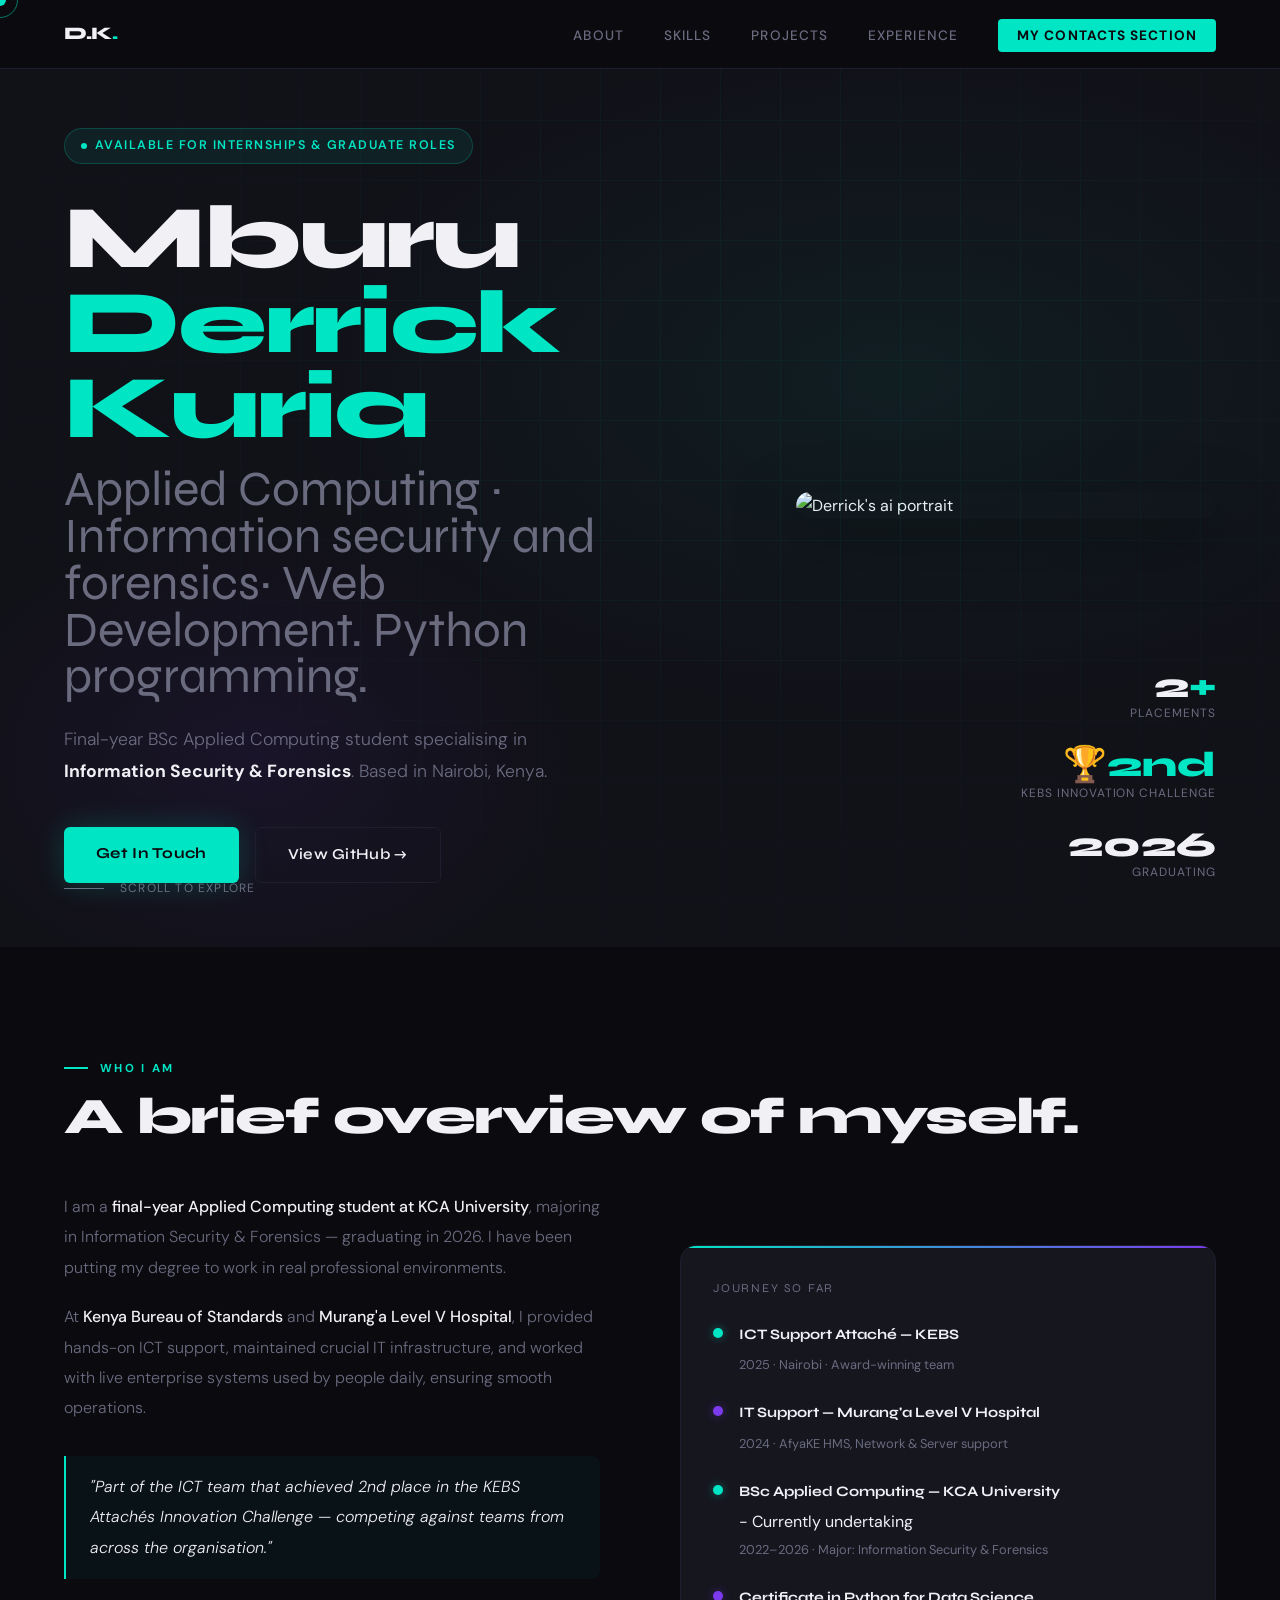
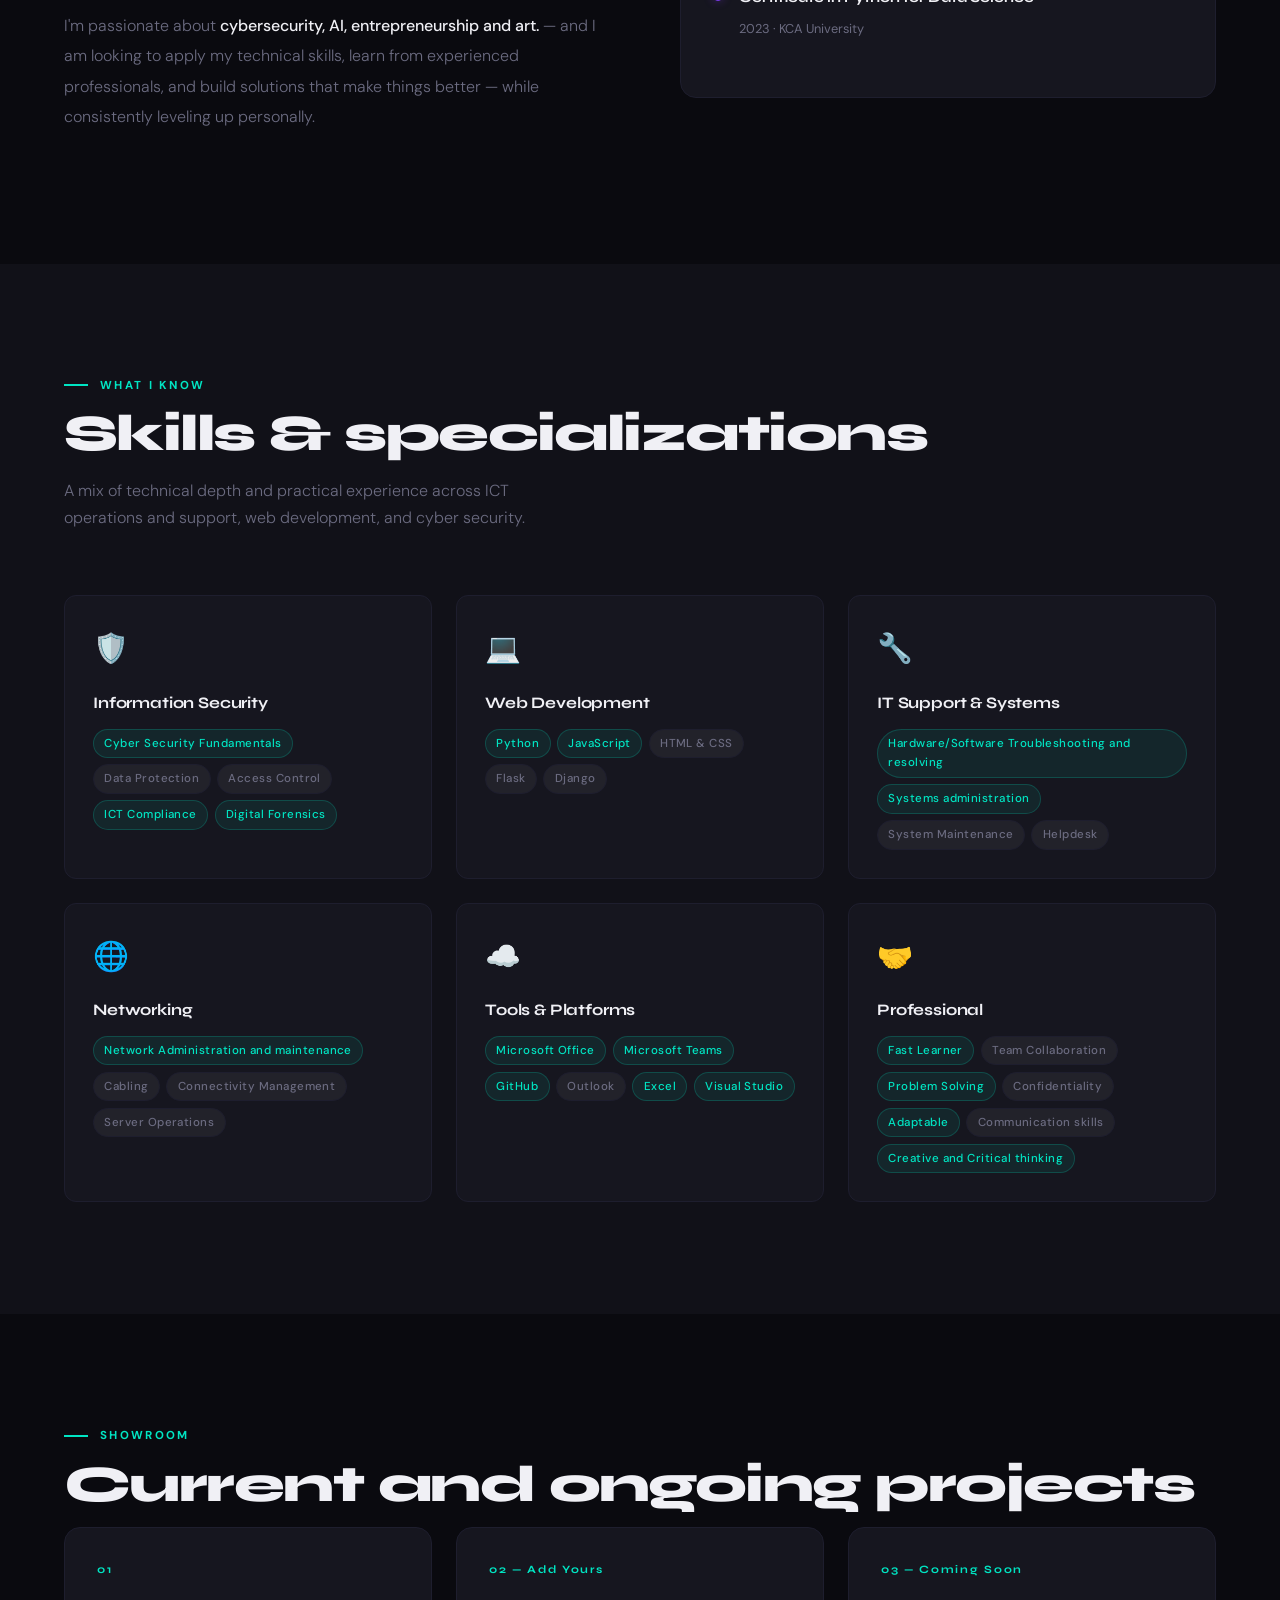
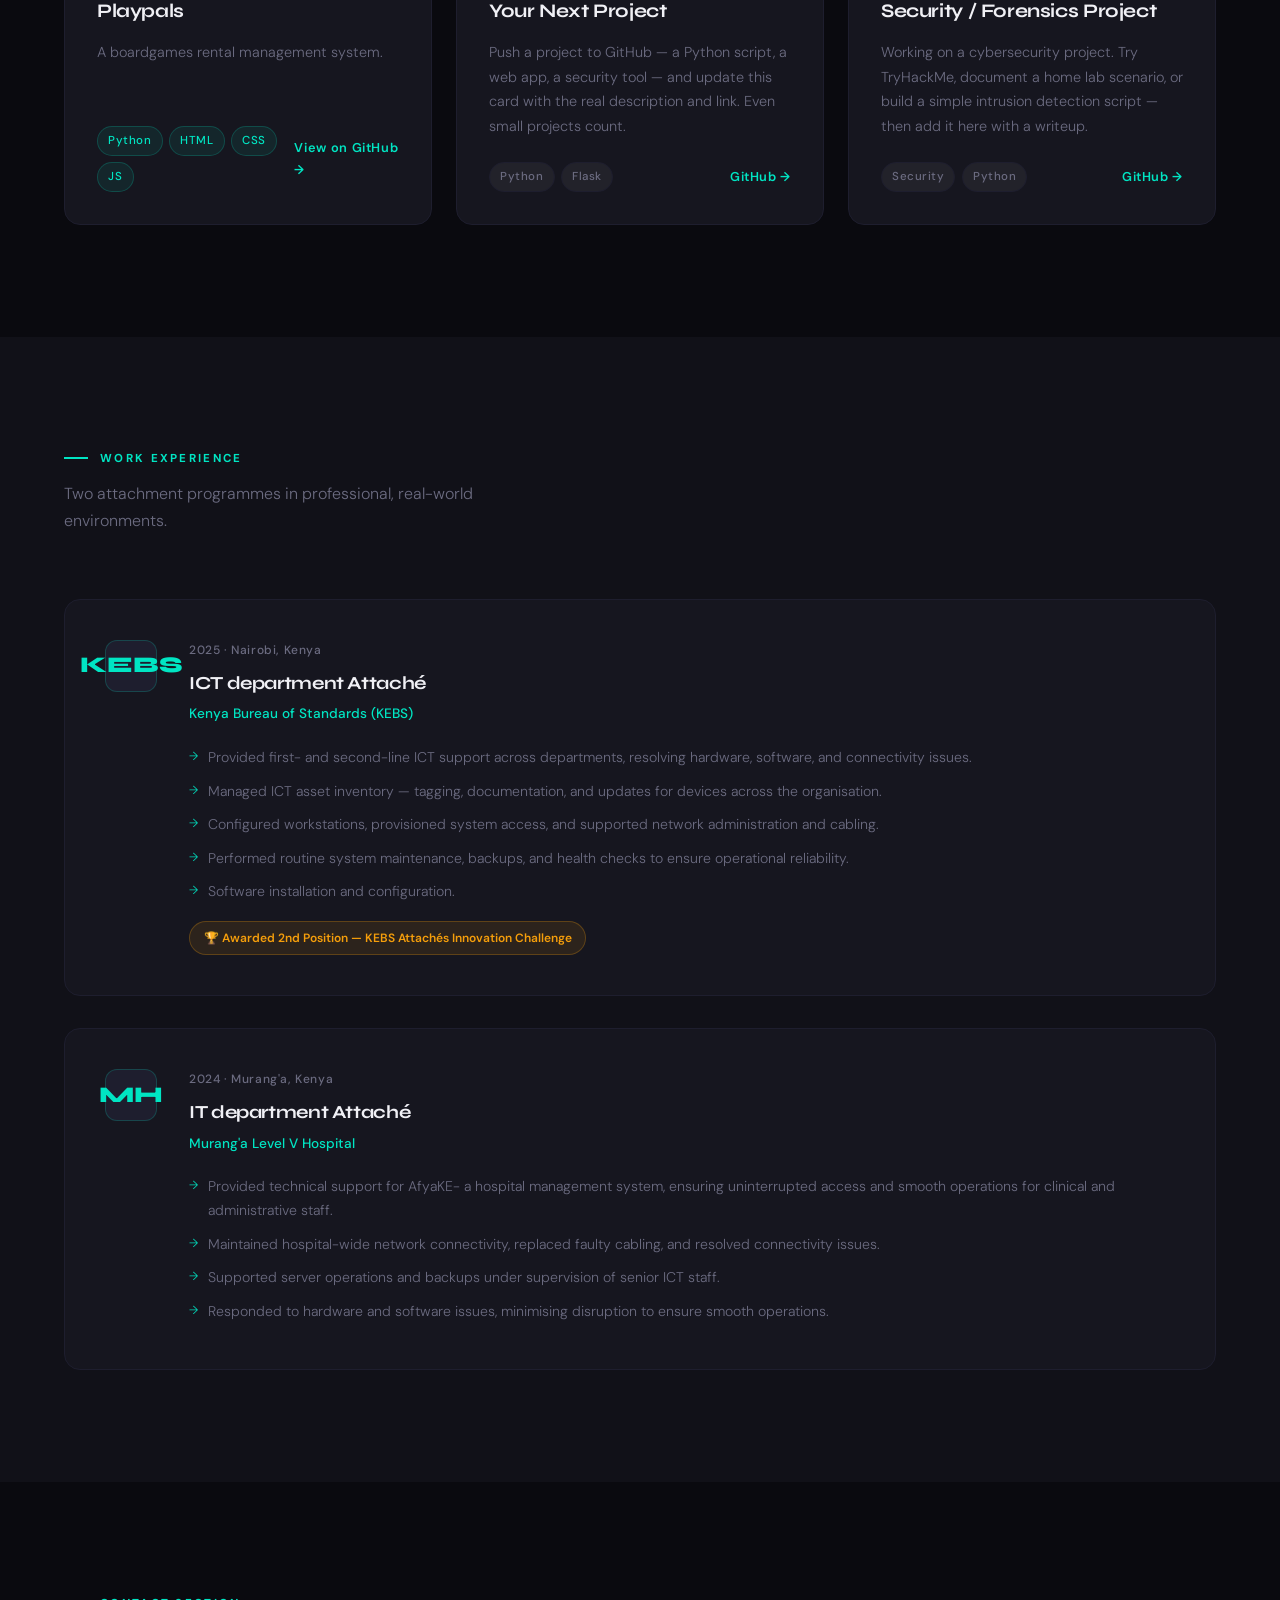
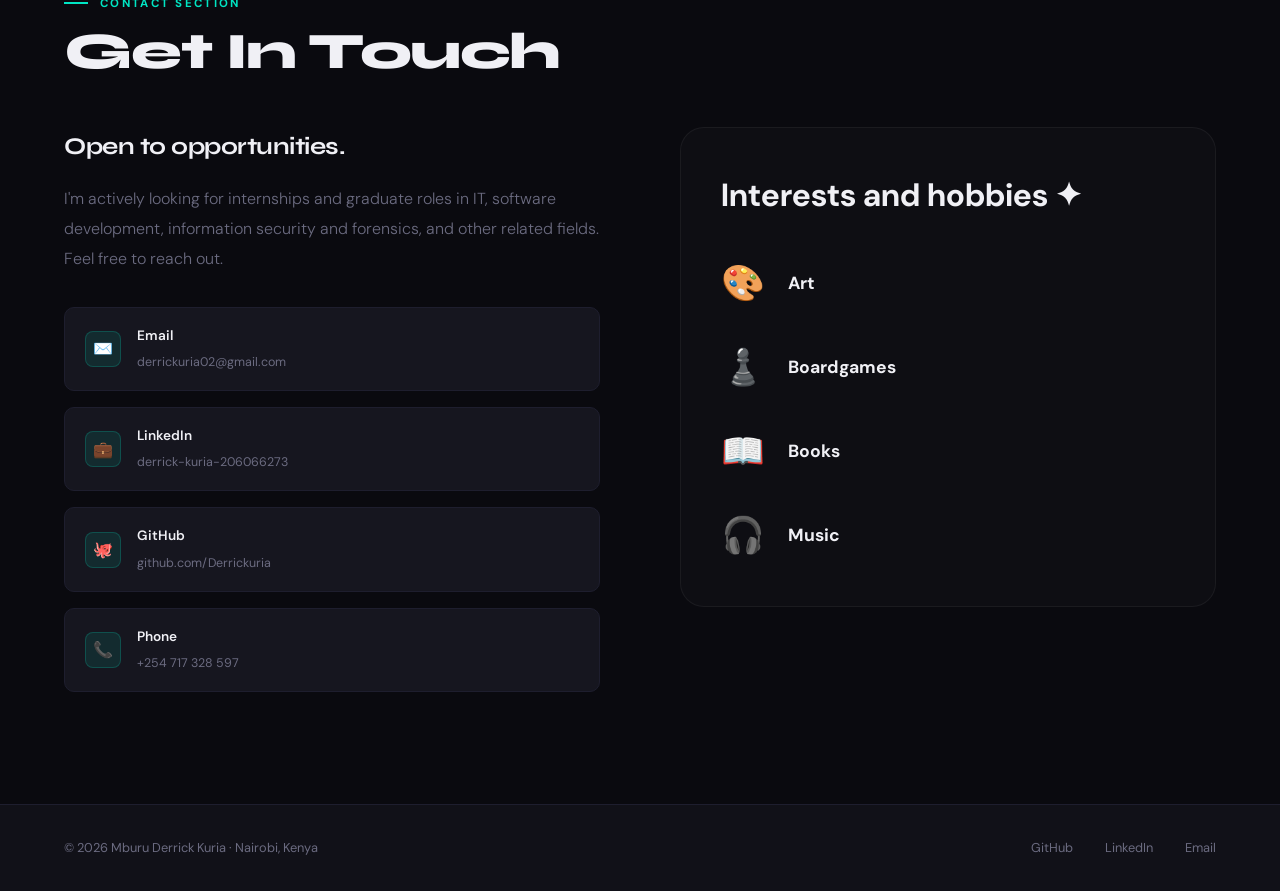
==== index.html @ 23893b3d "Rename Derrickportfolio.html to index.html" ====
<!DOCTYPE html>
<html lang="en">
<head>
<meta charset="UTF-8">
<meta name="viewport" content="width=device-width, initial-scale=1.0">
<title>Derrick Kuria — Applied Computing</title>
<link href="https://fonts.googleapis.com/css2?family=Syne:wght@400;600;700;800&family=DM+Sans:ital,wght@0,300;0,400;0,500;1,300&display=swap" rel="stylesheet">
<link rel="stylesheet" href="style.css">
</head>
<body>

<div class="cursor" id="cursor"></div>
<div class="cursor-ring" id="cursorRing"></div>

<!-- NAV -->
<nav>
  <a href="#hero" class="nav-logo">D.K<span>.</span></a>
  <ul class="nav-links">
    <li><a href="#about">About</a></li>
    <li><a href="#skills">Skills</a></li>
    <li><a href="#projects">Projects</a></li>
    <li><a href="#experience">Experience</a></li>
    <li><a href="#contact" class="nav-cta">My Contacts section</a></li>
  </ul>
</nav>


<!-- HERO -->
<section id="hero">
  <div class="hero-bg"></div>
  <div class="hero-grid"></div>

  <div class="hero-inner">
  <div class="hero-content">
    <div class="hero-tag">Available for Internships & Graduate Roles</div>
    <h1>
      Mburu
      <span class="line2">Derrick Kuria</span>
      <span class="line3">Applied Computing · Information security and forensics· Web Development. Python programming.</span>
    </h1>
    <p class="hero-desc">
      Final-year BSc Applied Computing student specialising in <strong style="color:var(--text)">Information Security & Forensics</strong>. 
      Based in Nairobi, Kenya.
    </p>
    <div class="hero-actions">
      <a href="#contact" class="btn-primary">Get In Touch</a>
      <a href="https://github.com/Derrickuria" target="_blank" class="btn-outline">View GitHub →</a>
    </div>
  </div><!-- /hero-content -->

  <div class="hero-image-wrap">
    <img src="images/sir.reD.png" alt="Derrick's ai portrait">
  </div>
  </div><!-- /hero-inner -->

  <div class="hero-stats">
    <div class="stat">
      <div class="stat-num">2<span>+</span></div>
      <div class="stat-label">Placements</div>
    </div>
    <div class="stat">
      <div class="stat-num">🏆<span>2nd</span></div>
      <div class="stat-label">KEBS Innovation challenge</div>
    </div>
    <div class="stat">
      <div class="stat-num">2026</div>
      <div class="stat-label">Graduating</div>
    </div>
  </div>

  <div class="hero-scroll">
    <div class="scroll-line"></div>
    Scroll to explore
  </div>
</section>

<!-- ABOUT -->
<section id="about">
  <div class="section-label">Who I Am</div>
  <h2>A brief overview of myself.</h2>

  <div class="about-grid">
    <div class="about-text reveal">
      <p>I am a <strong>final-year Applied Computing student at KCA University</strong>, majoring in Information Security & Forensics — graduating in 2026. I have been putting my degree to work in real professional environments.</p>
      <p>At <strong>Kenya Bureau of Standards</strong> and <strong>Murang'a Level V Hospital</strong>, I provided hands-on ICT support, maintained crucial IT infrastructure, and worked with live enterprise systems used by people daily, ensuring smooth operations.</p>
      <div class="about-highlight">
        <p>"Part of the ICT team that achieved 2nd place in the KEBS Attachés Innovation Challenge — competing against teams from across the organisation."</p>
      </div>
      <p>I'm passionate about <strong>cybersecurity, AI, entrepreneurship and art.</strong> — and I am looking to apply my technical skills, learn from experienced professionals, and build solutions that make things better — while consistently leveling up personally.</p>
    </div>

    <div class="about-visual reveal reveal-delay-1">
      <div class="about-card">
        <div class="about-card-title">Journey So Far</div>
        <div class="timeline-item">
          <div class="timeline-dot"></div>
          <div class="timeline-info">
            <strong>ICT Support Attaché — KEBS</strong>
            <span>2025 · Nairobi · Award-winning team</span>
          </div>
        </div>
        <div class="timeline-item">
          <div class="timeline-dot purple"></div>
          <div class="timeline-info">
            <strong>IT Support — Murang'a Level V Hospital</strong>
            <span>2024 · AfyaKE HMS, Network & Server support</span>
          </div>
        </div>
        <div class="timeline-item">
          <div class="timeline-dot"></div>
          <div class="timeline-info">
            <strong>BSc Applied Computing — KCA University</strong> <p>- Currently undertaking</p>
            <span>2022–2026 · Major: Information Security & Forensics</span>
          </div>
        </div>
        <div class="timeline-item">
          <div class="timeline-dot purple"></div>
          <div class="timeline-info">
            <strong>Certificate in Python for Data Science</strong>
            <span>2023 · KCA University</span>
          </div>
        </div>
      </div>
    </div>
  </div>
</section>

<!-- SKILLS -->
<section id="skills">
  <div class="section-label">What I Know</div>
  <h2>Skills & specializations</h2>
  <p class="section-sub">A mix of technical depth and practical experience across ICT operations and support, web development, and cyber security.</p>

  <div class="skills-grid">
    <div class="skill-card reveal">
      <span class="skill-icon">🛡️</span>
      <h3>Information Security</h3>
      <div class="skill-tags">
        <span class="tag accent">Cyber Security Fundamentals</span>
        <span class="tag">Data Protection</span>
        <span class="tag">Access Control</span>
        <span class="tag accent">ICT Compliance</span>
        <span class="tag accent ">Digital Forensics</span>
      </div>
    </div>
    <div class="skill-card reveal reveal-delay-1">
      <span class="skill-icon">💻</span>
      <h3>Web Development</h3>
      <div class="skill-tags">
        <span class="tag accent">Python</span>
        <span class="tag accent">JavaScript</span>
        <span class="tag">HTML & CSS</span>
        <span class="tag">Flask</span>
        <span class="tag">Django</span>
      </div>
    </div>
    <div class="skill-card reveal reveal-delay-2">
      <span class="skill-icon">🔧</span>
      <h3>IT Support & Systems</h3>
      <div class="skill-tags">
        <span class="tag accent">Hardware/Software Troubleshooting and resolving</span>
        <span class="tag accent">Systems administration</span>
        <span class="tag">System Maintenance</span>
        <span class="tag">Helpdesk</span>
      </div>
    </div>
    <div class="skill-card reveal reveal-delay-3">
      <span class="skill-icon">🌐</span>
      <h3>Networking</h3>
      <div class="skill-tags">
        <span class="tag accent">Network Administration and maintenance</span>
        <span class="tag">Cabling</span>
        <span class="tag">Connectivity Management</span>
        <span class="tag">Server Operations</span>
      </div>
    </div>
    <div class="skill-card reveal">
      <span class="skill-icon">☁️</span>
      <h3>Tools & Platforms</h3>
      <div class="skill-tags">
        <span class="tag accent">Microsoft Office</span>
        <span class="tag accent">Microsoft Teams</span>
        <span class="tag accent">GitHub</span>
        <span class="tag">Outlook</span>
        <span class="tag accent">Excel</span>
        <span class="tag accent">Visual Studio</span>
      </div>
    </div>
    <div class="skill-card reveal reveal-delay-1">
      <span class="skill-icon">🤝</span>
      <h3>Professional</h3>
      <div class="skill-tags">
        <span class="tag accent">Fast Learner</span>
        <span class="tag">Team Collaboration</span>
        <span class="tag accent">Problem Solving</span>
        <span class="tag">Confidentiality</span>
        <span class="tag accent">Adaptable</span>
        <span class="tag">Communication skills</span>
        <span class="tag accent ">Creative and Critical thinking</span>
      </div>
    </div>
  </div>
</section>

<!-- PROJECTS -->
<section id="projects">
  <div class="section-label">SHOWROOM</div>
  <h2>Current and ongoing projects</h2>

  <div class="projects-grid">
    <div class="project-card reveal">
      <div class="project-num">01</div>
      <h3>Playpals</h3>
      <p>A boardgames rental management system.</p>
      <div class="project-footer">
        <div class="project-tech">
          <span class="tag accent">Python</span>  
          <span class="tag accent">HTML</span>
          <span class="tag accent">CSS</span>
          <span class="tag accent">JS</span>
        </div>
        <a href="https://github.com/Derrickuria/Playpals-Unplug-and-Reconnect" target="_blank" class="project-link">View on GitHub →</a>
      </div>
    </div>

    <div class="project-card reveal reveal-delay-1">
      <div class="project-num">02 — Add Yours</div>
      <h3>Your Next Project</h3>
      <p>Push a project to GitHub — a Python script, a web app, a security tool — and update this card with the real description and link. Even small projects count.</p>
      <div class="project-footer">
        <div class="project-tech">
          <span class="tag">Python</span>
          <span class="tag">Flask</span>
        </div>
        <a href="https://github.com/Derrickuria" target="_blank" class="project-link">GitHub →</a>
      </div>
    </div>

    <div class="project-card reveal reveal-delay-2">
      <div class="project-num">03 — Coming Soon</div>
      <h3>Security / Forensics Project</h3>
      <p>Working on a cybersecurity project. Try TryHackMe, document a home lab scenario, or build a simple intrusion detection script — then add it here with a writeup.</p>
      <div class="project-footer">
        <div class="project-tech">
          <span class="tag">Security</span>
          <span class="tag">Python</span>
        </div>
        <a href="https://github.com/Derrickuria" target="_blank" class="project-link">GitHub →</a>
      </div>
    </div>
  </div>
</section>

<!-- EXPERIENCE -->
<section id="experience">
  <div class="section-label">Work experience</div>
  <p class="section-sub">Two attachment programmes in professional, real-world environments.</p>

  <div class="experience-list">
    <div class="exp-card reveal">
      <div class="exp-logo">KEBS</div>
      <div>
        <div class="exp-date">2025 · Nairobi, Kenya</div>
        <h3>ICT department Attaché</h3>
        <div class="exp-org">Kenya Bureau of Standards (KEBS)</div>
        <ul class="exp-bullets">
          <li>Provided first- and second-line ICT support across departments, resolving hardware, software, and connectivity issues.</li>
          <li>Managed ICT asset inventory — tagging, documentation, and updates for devices across the organisation.</li>
          <li>Configured workstations, provisioned system access, and supported network administration and cabling.</li>
          <li>Performed routine system maintenance, backups, and health checks to ensure operational reliability.</li>
          <li>Software installation and configuration.</li>
        </ul>
        <div class="achievement-badge">🏆 Awarded 2nd Position — KEBS Attachés Innovation Challenge</div>
      </div>
    </div>

    <div class="exp-card reveal reveal-delay-1">
      <div class="exp-logo">MH</div>
      <div>
        <div class="exp-date">2024 · Murang'a, Kenya</div>
        <h3>IT department Attaché</h3>
        <div class="exp-org">Murang'a Level V Hospital</div>
        <ul class="exp-bullets">
          <li>Provided technical support for AfyaKE- a hospital management system, ensuring uninterrupted access and smooth operations for clinical and administrative staff.</li>
          <li>Maintained hospital-wide network connectivity, replaced faulty cabling, and resolved connectivity issues.</li>
          <li>Supported server operations and backups under supervision of senior ICT staff.</li>
          <li>Responded to hardware and software issues, minimising disruption to ensure smooth operations.</li>
        </ul>
      </div>
    </div>
  </div>
</section>

<!-- CONTACT -->
<section id="contact">
  <div class="section-label">Contact Section</div>
  <h2>Get In Touch</h2>

  <div class="contact-wrapper">
    <div class="contact-info reveal">
      <h3>Open to opportunities.</h3>
      <p>I'm actively looking for internships and graduate roles in IT, software development, information security and forensics, and other related fields. Feel free to reach out.</p>
      <div class="contact-links">
        <a href="mailto:derrickuria02@gmail.com" class="contact-link">
          <div class="contact-link-icon">✉️</div>
          <div class="contact-link-text">
            <strong>Email</strong>
            <span>derrickuria02@gmail.com</span>
          </div>
        </a>
        <a href="https://www.linkedin.com/in/derrick-kuria-206066273/" target="_blank" class="contact-link">
          <div class="contact-link-icon">💼</div>
          <div class="contact-link-text">
            <strong>LinkedIn</strong>
            <span>derrick-kuria-206066273</span>
          </div>
        </a>
        <a href="https://github.com/Derrickuria" target="_blank" class="contact-link">
          <div class="contact-link-icon">🐙</div>
          <div class="contact-link-text">
            <strong>GitHub</strong>
            <span>github.com/Derrickuria</span>
          </div>
        </a>
        <a href="tel:+254717328597" class="contact-link">
          <div class="contact-link-icon">📞</div>
          <div class="contact-link-text">
            <strong>Phone</strong>
            <span>+254 717 328 597</span>
          </div>
        </a>
      </div>
    </div>

    <div class="reveal reveal-delay-1">
  <div class="personality-card" style="background: rgba(255,255,255,0.02); padding: 2.5rem; border-radius: 24px; border: 1px solid rgba(255,255,255,0.05);">
    <h3 style="font-size: 2rem; margin-bottom: 2rem;">Interests and hobbies ✦</h3>
    
    <div style="display: flex; flex-direction: column; gap: 1.5rem;">
      <div style="display: flex; align-items: center; gap: 1.2rem;">
        <span style="font-size: 2.2rem; min-width: 3rem;">🎨</span>
        <div>
          <strong style="color: var(--text); font-size: 1.1rem;">Art</strong>
        </div>
      </div>
      
      <div style="display: flex; align-items: center; gap: 1.2rem;">
        <span style="font-size: 2.2rem; min-width: 3rem;">♟️</span>
        <div>
          <strong style="color: var(--text); font-size: 1.1rem;">Boardgames</strong>
        </div>
      </div>
      
      
      <div style="display: flex; align-items: center; gap: 1.2rem;">
        <span style="font-size: 2.2rem; min-width: 3rem;">📖</span>
        <div>
          <strong style="color: var(--text); font-size: 1.1rem;">Books</strong>
        </div>
      </div>
      
      <div style="display: flex; align-items: center; gap: 1.2rem;">
        <span style="font-size: 2.2rem; min-width: 3rem;">🎧</span>
        <div>
          <strong style="color: var(--text); font-size: 1.1rem;">Music</strong>
        </div>
      </div>
    </div>
  </div>
</div>
</section>

<!-- FOOTER -->
<footer>
  <p>© 2026 Mburu Derrick Kuria · Nairobi, Kenya</p>
  <div class="footer-links">
    <a href="https://github.com/Derrickuria" target="_blank">GitHub</a>
    <a href="https://www.linkedin.com/in/derrick-kuria-206066273/" target="_blank">LinkedIn</a>
    <a href="mailto:derrickuria02@gmail.com">Email</a>
  </div>
</footer>

<script>
  // Custom cursor
  const cursor = document.getElementById('cursor');
  const ring = document.getElementById('cursorRing');
  let mx = 0, my = 0, rx = 0, ry = 0;
  document.addEventListener('mousemove', e => { mx = e.clientX; my = e.clientY; });
  function animateCursor() {
    cursor.style.left = mx + 'px'; cursor.style.top = my + 'px';
    rx += (mx - rx) * 0.12; ry += (my - ry) * 0.12;
    ring.style.left = rx + 'px'; ring.style.top = ry + 'px';
    requestAnimationFrame(animateCursor);
  }
  animateCursor();

  document.querySelectorAll('a, button').forEach(el => {
    el.addEventListener('mouseenter', () => {
      cursor.style.transform = 'translate(-50%, -50%) scale(2.5)';
      ring.style.width = '60px'; ring.style.height = '60px'; ring.style.opacity = '0.2';
    });
    el.addEventListener('mouseleave', () => {
      cursor.style.transform = 'translate(-50%, -50%) scale(1)';
      ring.style.width = '36px'; ring.style.height = '36px'; ring.style.opacity = '0.5';
    });
  });

  // Scroll reveal
  const observer = new IntersectionObserver(entries => {
    entries.forEach(e => { if (e.isIntersecting) e.target.classList.add('visible'); });
  }, { threshold: 0.12 });
  document.querySelectorAll('.reveal').forEach(el => observer.observe(el));

  // Active nav highlight
  const sections = document.querySelectorAll('section[id]');
  window.addEventListener('scroll', () => {
    let current = '';
    sections.forEach(s => { if (window.scrollY >= s.offsetTop - 200) current = s.id; });
    document.querySelectorAll('.nav-links a').forEach(a => {
      a.style.color = a.getAttribute('href') === '#' + current ? 'var(--accent)' : '';
    });
  });
</script>
</body>
</html>
---- style.css ----
:root {
    --bg: #0A0A0F;
    --surface: #111118;
    --card: #16161F;
    --border: #1E1E2E;
    --accent: #00E5C3;
    --accent2: #7C3AED;
    --accent3: #F59E0B;
    --text: #F0F0F5;
    --muted: #6B6B80;
    --heading: 'Syne', sans-serif;
    --body: 'DM Sans', sans-serif;
  }

  *, *::before, *::after { box-sizing: border-box; margin: 0; padding: 0; }

  html { scroll-behavior: smooth; }

  body {
    background: var(--bg);
    color: var(--text);
    font-family: var(--body);
    font-size: 16px;
    line-height: 1.7;
    overflow-x: hidden;
    cursor: none;
  }

  /* ── CUSTOM CURSOR ── */
  .cursor {
    width: 12px; height: 12px;
    background: var(--accent);
    border-radius: 50%;
    position: fixed; top: 0; left: 0;
    pointer-events: none; z-index: 9999;
    transition: transform 0.15s ease, opacity 0.2s;
    transform: translate(-50%, -50%);
  }
  .cursor-ring {
    width: 36px; height: 36px;
    border: 1.5px solid var(--accent);
    border-radius: 50%;
    position: fixed; top: 0; left: 0;
    pointer-events: none; z-index: 9998;
    transition: transform 0.35s ease, width 0.3s, height 0.3s, opacity 0.2s;
    transform: translate(-50%, -50%);
    opacity: 0.5;
  }
  body:hover .cursor { opacity: 1; }
  a:hover ~ .cursor, button:hover ~ .cursor { transform: translate(-50%, -50%) scale(2); }

  /* ── NOISE OVERLAY ── */
  body::before {
    content: '';
    position: fixed; inset: 0;
    background-image: url("data:image/svg+xml,%3Csvg viewBox='0 0 256 256' xmlns='http://www.w3.org/2000/svg'%3E%3Cfilter id='noise'%3E%3CfeTurbulence type='fractalNoise' baseFrequency='0.9' numOctaves='4' stitchTiles='stitch'/%3E%3C/filter%3E%3Crect width='100%25' height='100%25' filter='url(%23noise)' opacity='0.04'/%3E%3C/svg%3E");
    pointer-events: none; z-index: 0; opacity: 0.4;
  }

  /* ── NAV ── */
  nav {
    position: fixed; top: 0; left: 0; right: 0; z-index: 100;
    display: flex; align-items: center; justify-content: space-between;
    padding: 1.2rem 4rem;
    background: rgba(10,10,15,0.85);
    backdrop-filter: blur(20px);
    border-bottom: 1px solid var(--border);
  }
  .nav-logo {
    font-family: var(--heading);
    font-weight: 800; font-size: 1.1rem;
    letter-spacing: -0.02em;
    color: var(--text);
    text-decoration: none;
  }
  .nav-logo span { color: var(--accent); }
  .nav-links { display: flex; gap: 2.5rem; list-style: none; }
  .nav-links a {
    font-size: 0.85rem; font-weight: 500;
    color: var(--muted); text-decoration: none;
    letter-spacing: 0.08em; text-transform: uppercase;
    transition: color 0.2s;
    position: relative;
  }
  .nav-links a::after {
    content: ''; position: absolute; bottom: -4px; left: 0;
    width: 0; height: 1px; background: var(--accent);
    transition: width 0.3s ease;
  }
  .nav-links a:hover { color: var(--accent); }
  .nav-links a:hover::after { width: 100%; }
  .nav-cta {
    background: var(--accent); color: var(--bg) !important;
    padding: 0.5rem 1.2rem; border-radius: 4px;
    font-weight: 700 !important;
    transition: background 0.2s, transform 0.2s !important;
  }
  .nav-cta:hover { background: #00c9aa !important; transform: translateY(-1px); }
  .nav-cta::after { display: none !important; }

  /* ── HERO ── */
  #hero {
    min-height: 100vh;
    display: flex; align-items: center;
    padding: 8rem 4rem 4rem;
    position: relative;
    overflow: hidden;
  }

  .hero-bg {
    position: absolute; inset: 0; z-index: 0;
    background:
      radial-gradient(ellipse 80% 60% at 70% 40%, rgba(0,229,195,0.06) 0%, transparent 60%),
      radial-gradient(ellipse 50% 50% at 20% 80%, rgba(124,58,237,0.08) 0%, transparent 50%);
  }

  .hero-grid {
    position: absolute; inset: 0; z-index: 0; opacity: 0.04;
    background-image:
      linear-gradient(var(--accent) 1px, transparent 1px),
      linear-gradient(90deg, var(--accent) 1px, transparent 1px);
    background-size: 60px 60px;
    mask-image: radial-gradient(ellipse 80% 80% at 60% 40%, black 30%, transparent 80%);
  }

  .hero-content { position: relative; z-index: 1; max-width: 780px; }

  .hero-tag {
    display: inline-flex; align-items: center; gap: 0.5rem;
    background: rgba(0,229,195,0.08); border: 1px solid rgba(0,229,195,0.2);
    color: var(--accent); font-size: 0.78rem; font-weight: 600;
    letter-spacing: 0.12em; text-transform: uppercase;
    padding: 0.4rem 1rem; border-radius: 100px;
    margin-bottom: 2rem;
    animation: fadeUp 0.8s ease both;
  }
  .hero-tag::before {
    content: ''; width: 6px; height: 6px;
    background: var(--accent); border-radius: 50%;
    animation: pulse 2s infinite;
  }

  @keyframes pulse {
    0%, 100% { opacity: 1; transform: scale(1); }
    50% { opacity: 0.4; transform: scale(1.5); }
  }

  h1 {
    font-family: var(--heading);
    font-size: clamp(3rem, 7vw, 6.5rem);
    font-weight: 800;
    line-height: 0.95;
    letter-spacing: -0.03em;
    margin-bottom: 1.5rem;
    animation: fadeUp 0.8s 0.1s ease both;
  }
  h1 .line2 { color: var(--accent); display: block; }
  h1 .line3 { color: var(--muted); display: block; font-weight: 400; font-size: 0.55em; letter-spacing: 0; margin-top: 0.3em; }

  .hero-desc {
    font-size: 1.1rem; color: var(--muted); max-width: 520px;
    margin-bottom: 2.5rem; font-weight: 300; line-height: 1.8;
    animation: fadeUp 0.8s 0.2s ease both;
  }

  .hero-actions {
    display: flex; gap: 1rem; flex-wrap: wrap;
    animation: fadeUp 0.8s 0.3s ease both;
  }

  .btn-primary {
    background: var(--accent); color: var(--bg);
    padding: 0.85rem 2rem; border-radius: 6px;
    font-family: var(--heading); font-weight: 700; font-size: 0.95rem;
    text-decoration: none; letter-spacing: 0.02em;
    transition: transform 0.2s, box-shadow 0.2s;
    box-shadow: 0 0 30px rgba(0,229,195,0.2);
  }
  .btn-primary:hover { transform: translateY(-3px); box-shadow: 0 8px 40px rgba(0,229,195,0.35); }

  .btn-outline {
    border: 1px solid var(--border); color: var(--text);
    padding: 0.85rem 2rem; border-radius: 6px;
    font-family: var(--heading); font-weight: 600; font-size: 0.95rem;
    text-decoration: none; letter-spacing: 0.02em;
    transition: border-color 0.2s, color 0.2s, transform 0.2s;
  }
  .btn-outline:hover { border-color: var(--accent); color: var(--accent); transform: translateY(-3px); }

  .hero-scroll {
    position: absolute; bottom: 3rem; left: 4rem;
    display: flex; align-items: center; gap: 1rem;
    color: var(--muted); font-size: 0.75rem; letter-spacing: 0.1em;
    text-transform: uppercase; animation: fadeUp 0.8s 0.6s ease both;
  }
  .scroll-line {
    width: 40px; height: 1px; background: var(--muted);
    animation: scrollLine 2s infinite;
  }
  @keyframes scrollLine {
    0% { width: 40px; opacity: 1; }
    50% { width: 70px; opacity: 0.5; }
    100% { width: 40px; opacity: 1; }
  }

  .hero-stats {
    position: absolute; right: 4rem; bottom: 4rem; z-index: 1;
    display: flex; flex-direction: column; gap: 1.5rem;
    animation: fadeUp 0.8s 0.4s ease both;
  }
  .stat {
    text-align: right;
  }
  .stat-num {
    font-family: var(--heading); font-size: 2.2rem; font-weight: 800;
    color: var(--text); line-height: 1;
  }
  .stat-num span { color: var(--accent); }
  .stat-label { font-size: 0.75rem; color: var(--muted); letter-spacing: 0.08em; text-transform: uppercase; }

  @keyframes fadeUp {
    from { opacity: 0; transform: translateY(24px); }
    to { opacity: 1; transform: translateY(0); }
  }

  /* ── SECTIONS ── */
  section { padding: 7rem 4rem; position: relative; z-index: 1; }
  section:nth-child(even) { background: var(--surface); }

  .section-label {
    font-size: 0.72rem; font-weight: 700; letter-spacing: 0.2em;
    text-transform: uppercase; color: var(--accent);
    margin-bottom: 0.75rem;
    display: flex; align-items: center; gap: 0.75rem;
  }
  .section-label::before {
    content: ''; width: 24px; height: 2px; background: var(--accent);
  }

  h2 {
    font-family: var(--heading);
    font-size: clamp(2rem, 4vw, 3.5rem);
    font-weight: 800; letter-spacing: -0.03em;
    line-height: 1.05; margin-bottom: 1rem;
  }

  .section-sub { color: var(--muted); max-width: 500px; margin-bottom: 4rem; font-weight: 300; }

  /* ── ABOUT ── */
  .about-grid {
    display: grid; grid-template-columns: 1fr 1fr;
    gap: 5rem; align-items: center; margin-top: 3rem;
  }
  .about-text p { color: var(--muted); margin-bottom: 1.2rem; font-weight: 300; line-height: 1.9; }
  .about-text p strong { color: var(--text); font-weight: 500; }

  .about-highlight {
    border-left: 2px solid var(--accent);
    padding: 1rem 1.5rem;
    background: rgba(0,229,195,0.04);
    border-radius: 0 8px 8px 0;
    margin: 2rem 0;
  }
  .about-highlight p { color: var(--text) !important; font-style: italic; margin: 0 !important; }

  .about-visual {
    position: relative;
  }
  .about-card {
    background: var(--card);
    border: 1px solid var(--border);
    border-radius: 16px;
    padding: 2rem;
    position: relative;
    overflow: hidden;
  }
  .about-card::before {
    content: '';
    position: absolute; top: 0; left: 0; right: 0; height: 2px;
    background: linear-gradient(90deg, var(--accent), var(--accent2));
  }
  .about-card-title {
    font-family: var(--heading); font-size: 0.75rem;
    letter-spacing: 0.15em; text-transform: uppercase;
    color: var(--muted); margin-bottom: 1.5rem;
  }
  .timeline-item {
    display: flex; gap: 1rem; margin-bottom: 1.5rem;
    align-items: flex-start;
  }
  .timeline-dot {
    width: 10px; height: 10px; border-radius: 50%;
    background: var(--accent); flex-shrink: 0; margin-top: 5px;
    box-shadow: 0 0 10px rgba(0,229,195,0.4);
  }
  .timeline-dot.purple { background: var(--accent2); box-shadow: 0 0 10px rgba(124,58,237,0.4); }
  .timeline-info strong {
    font-family: var(--heading); font-size: 0.9rem;
    display: block; margin-bottom: 0.2rem;
  }
  .timeline-info span { font-size: 0.8rem; color: var(--muted); }

  /* ── SKILLS ── */
  .skills-grid {
    display: grid; grid-template-columns: repeat(auto-fit, minmax(280px, 1fr));
    gap: 1.5rem; margin-top: 1rem;
  }
  .skill-card {
    background: var(--card); border: 1px solid var(--border);
    border-radius: 12px; padding: 1.75rem;
    transition: border-color 0.3s, transform 0.3s;
    position: relative; overflow: hidden;
  }
  .skill-card:hover { border-color: var(--accent); transform: translateY(-4px); }
  .skill-card::after {
    content: ''; position: absolute; bottom: 0; left: 0; right: 0; height: 3px;
    background: linear-gradient(90deg, var(--accent), var(--accent2));
    transform: scaleX(0); transform-origin: left;
    transition: transform 0.4s ease;
  }
  .skill-card:hover::after { transform: scaleX(1); }
  .skill-icon {
    font-size: 1.8rem; margin-bottom: 1rem;
    display: block;
  }
  .skill-card h3 {
    font-family: var(--heading); font-size: 1rem; font-weight: 700;
    margin-bottom: 0.75rem; letter-spacing: -0.01em;
  }
  .skill-tags { display: flex; flex-wrap: wrap; gap: 0.4rem; }
  .tag {
    font-size: 0.72rem; font-weight: 500; letter-spacing: 0.04em;
    padding: 0.25rem 0.65rem; border-radius: 100px;
    background: rgba(255,255,255,0.05); border: 1px solid var(--border);
    color: var(--muted);
  }
  .tag.accent { background: rgba(0,229,195,0.08); border-color: rgba(0,229,195,0.2); color: var(--accent); }

  /* ── PROJECTS ── */
  .projects-grid {
    display: grid; grid-template-columns: repeat(auto-fit, minmax(320px, 1fr));
    gap: 1.5rem; margin-top: 1rem;
  }
  .project-card {
    background: var(--card); border: 1px solid var(--border);
    border-radius: 16px; padding: 2rem;
    transition: transform 0.3s, border-color 0.3s;
    display: flex; flex-direction: column;
  }
  .project-card:hover { transform: translateY(-6px); border-color: rgba(0,229,195,0.3); }
  .project-card.placeholder { opacity: 0.4; border-style: dashed; }
  .project-num {
    font-family: var(--heading); font-size: 0.7rem; font-weight: 700;
    letter-spacing: 0.15em; color: var(--accent); margin-bottom: 1rem;
  }
  .project-card h3 {
    font-family: var(--heading); font-size: 1.2rem; font-weight: 700;
    margin-bottom: 0.75rem; letter-spacing: -0.02em;
  }
  .project-card p { color: var(--muted); font-size: 0.9rem; flex: 1; margin-bottom: 1.5rem; font-weight: 300; }
  .project-footer {
    display: flex; justify-content: space-between; align-items: center;
  }
  .project-tech { display: flex; gap: 0.4rem; flex-wrap: wrap; }
  .project-link {
    color: var(--accent); font-size: 0.8rem; font-weight: 600;
    text-decoration: none; letter-spacing: 0.05em;
    display: flex; align-items: center; gap: 0.3rem;
    transition: gap 0.2s;
  }
  .project-link:hover { gap: 0.6rem; }

  /* ── EXPERIENCE ── */
  .experience-list { display: flex; flex-direction: column; gap: 2rem; margin-top: 1rem; }
  .exp-card {
    background: var(--card); border: 1px solid var(--border);
    border-radius: 16px; padding: 2.5rem;
    display: grid; grid-template-columns: auto 1fr;
    gap: 2rem; align-items: start;
    transition: border-color 0.3s;
    position: relative; overflow: hidden;
  }
  .exp-card:hover { border-color: rgba(0,229,195,0.2); }
  .exp-card::before {
    content: ''; position: absolute; top: 0; left: 0; bottom: 0; width: 3px;
    background: linear-gradient(180deg, var(--accent), var(--accent2));
    opacity: 0; transition: opacity 0.3s;
  }
  .exp-card:hover::before { opacity: 1; }
  .exp-logo {
    width: 52px; height: 52px; border-radius: 12px;
    background: var(--border); display: flex; align-items: center; justify-content: center;
    font-size: 1.4rem; font-weight: 800; font-family: var(--heading);
    color: var(--accent); flex-shrink: 0;
    border: 1px solid rgba(0,229,195,0.2);
  }
  .exp-date {
    font-size: 0.75rem; color: var(--muted); letter-spacing: 0.05em;
    margin-bottom: 0.5rem; font-weight: 500;
  }
  .exp-card h3 {
    font-family: var(--heading); font-size: 1.15rem; font-weight: 700;
    margin-bottom: 0.2rem; letter-spacing: -0.02em;
  }
  .exp-org { color: var(--accent); font-size: 0.85rem; font-weight: 500; margin-bottom: 1rem; }
  .exp-bullets { list-style: none; }
  .exp-bullets li {
    font-size: 0.88rem; color: var(--muted); padding: 0.3rem 0;
    padding-left: 1.2rem; position: relative; font-weight: 300;
  }
  .exp-bullets li::before {
    content: '→'; position: absolute; left: 0; color: var(--accent); font-size: 0.75rem;
  }
  .achievement-badge {
    display: inline-flex; align-items: center; gap: 0.4rem;
    background: rgba(245,158,11,0.1); border: 1px solid rgba(245,158,11,0.25);
    color: var(--accent3); font-size: 0.75rem; font-weight: 600;
    padding: 0.35rem 0.85rem; border-radius: 100px; margin-top: 0.75rem;
  }

  /* ── CONTACT ── */
  #contact {
    background: var(--bg);
  }
  .contact-wrapper {
    display: grid; grid-template-columns: 1fr 1fr;
    gap: 5rem; align-items: start; margin-top: 3rem;
  }
  .contact-info h3 {
    font-family: var(--heading); font-size: 1.5rem; font-weight: 700;
    margin-bottom: 1rem; letter-spacing: -0.02em;
  }
  .contact-info p { color: var(--muted); font-weight: 300; line-height: 1.9; margin-bottom: 2rem; }
  .contact-links { display: flex; flex-direction: column; gap: 1rem; }
  .contact-link {
    display: flex; align-items: center; gap: 1rem;
    color: var(--text); text-decoration: none;
    padding: 1rem 1.25rem; border-radius: 10px;
    border: 1px solid var(--border); background: var(--card);
    transition: border-color 0.2s, transform 0.2s;
  }
  .contact-link:hover { border-color: var(--accent); transform: translateX(4px); }
  .contact-link-icon {
    width: 36px; height: 36px; border-radius: 8px;
    background: rgba(0,229,195,0.1); border: 1px solid rgba(0,229,195,0.2);
    display: flex; align-items: center; justify-content: center;
    font-size: 1rem; flex-shrink: 0;
  }
  .contact-link-text strong { display: block; font-size: 0.85rem; font-weight: 600; }
  .contact-link-text span { font-size: 0.78rem; color: var(--muted); }

  .contact-form { display: flex; flex-direction: column; gap: 1.2rem; }
  .form-group { display: flex; flex-direction: column; gap: 0.4rem; }
  .form-group label {
    font-size: 0.75rem; font-weight: 600; letter-spacing: 0.1em;
    text-transform: uppercase; color: var(--muted);
  }
  .form-group input, .form-group textarea {
    background: var(--card); border: 1px solid var(--border);
    color: var(--text); font-family: var(--body); font-size: 0.9rem;
    padding: 0.85rem 1rem; border-radius: 8px;
    transition: border-color 0.2s; outline: none; resize: none;
  }
  .form-group input:focus, .form-group textarea:focus { border-color: var(--accent); }
  .form-group textarea { min-height: 120px; }
  .form-submit {
    background: var(--accent); color: var(--bg);
    border: none; cursor: pointer;
    padding: 1rem 2rem; border-radius: 8px;
    font-family: var(--heading); font-weight: 700; font-size: 0.95rem;
    letter-spacing: 0.02em; transition: transform 0.2s, box-shadow 0.2s;
    box-shadow: 0 0 20px rgba(0,229,195,0.15);
  }
  .form-submit:hover { transform: translateY(-2px); box-shadow: 0 8px 30px rgba(0,229,195,0.3); }
  .form-note { font-size: 0.78rem; color: var(--muted); text-align: center; }

  /* ── FOOTER ── */
  footer {
    border-top: 1px solid var(--border);
    padding: 2rem 4rem;
    display: flex; justify-content: space-between; align-items: center;
    background: var(--surface);
  }
  footer p { font-size: 0.8rem; color: var(--muted); }
  .footer-links { display: flex; gap: 2rem; }
  .footer-links a { font-size: 0.8rem; color: var(--muted); text-decoration: none; transition: color 0.2s; }
  .footer-links a:hover { color: var(--accent); }

  /* ── REVEAL ANIMATIONS ── */
  .reveal {
    opacity: 0; transform: translateY(30px);
    transition: opacity 0.7s ease, transform 0.7s ease;
  }
  .reveal.visible { opacity: 1; transform: none; }
  .reveal-delay-1 { transition-delay: 0.1s; }
  .reveal-delay-2 { transition-delay: 0.2s; }
  .reveal-delay-3 { transition-delay: 0.3s; }

  /* ── MOBILE ── */
  @media (max-width: 768px) {
    nav { padding: 1rem 1.5rem; }
    .nav-links { display: none; }
    section, #hero { padding: 5rem 1.5rem; }
    .about-grid, .contact-wrapper { grid-template-columns: 1fr; gap: 2rem; }
    .hero-stats { position: static; margin-top: 3rem; flex-direction: row; gap: 2rem; }
    footer { flex-direction: column; gap: 1rem; padding: 1.5rem; text-align: center; }
    .hero-scroll { display: none; }
  }

  .hero-inner{
  display: grid;
  grid-template-columns: 1.1fr 0.9fr;
  align-items: center;
  gap: 3rem;
  width: 100%;
}

.hero-image-wrap{
  display: flex;
  justify-content: flex-end;
  align-items: center;
}

.hero-image-wrap img{
  width: 420px;
  max-width: 100%;
  height: auto;
  border-radius: 16px;
  object-fit: cover;
  box-shadow: 0 20px 60px rgba(0,0,0,0.5);
}

.hero-image-wrap img{
  width:420px;
  border-radius:16px;
  box-shadow: 0 20px 60px rgba(0,0,0,0.5);
}
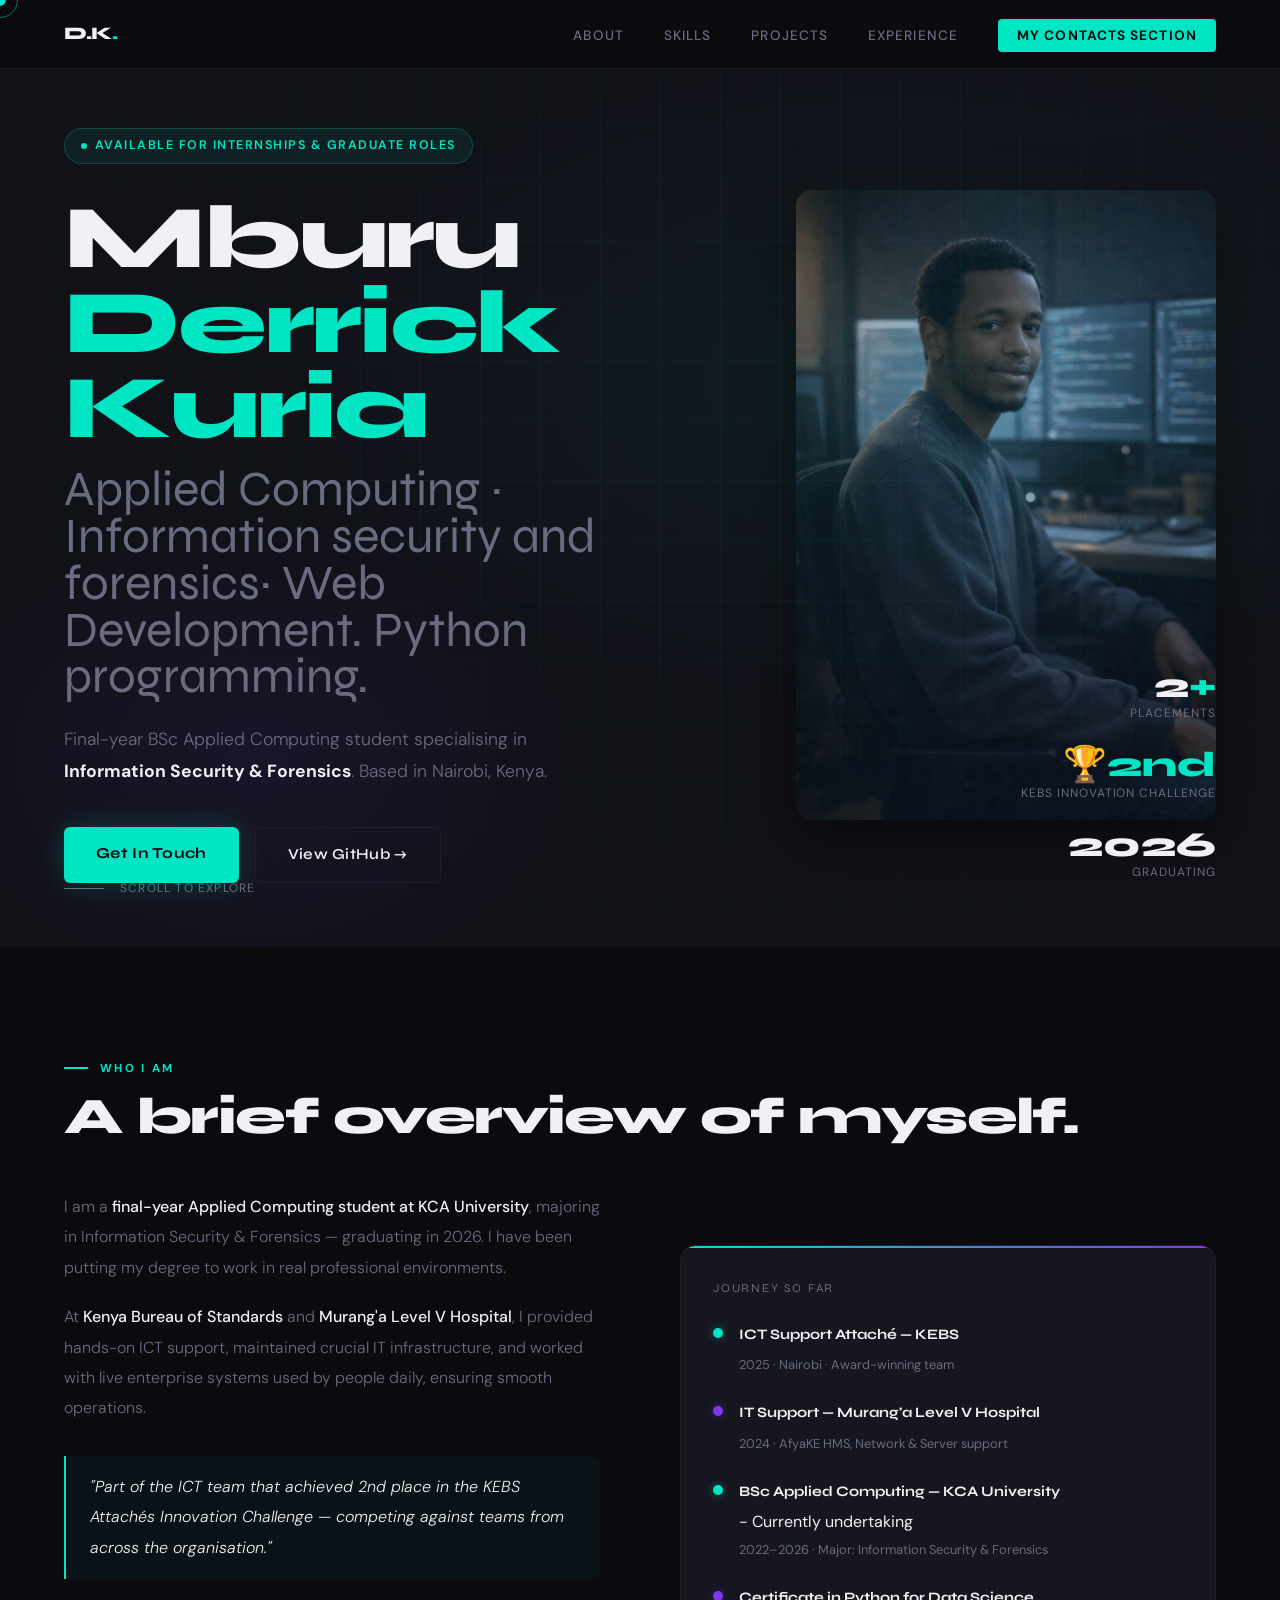
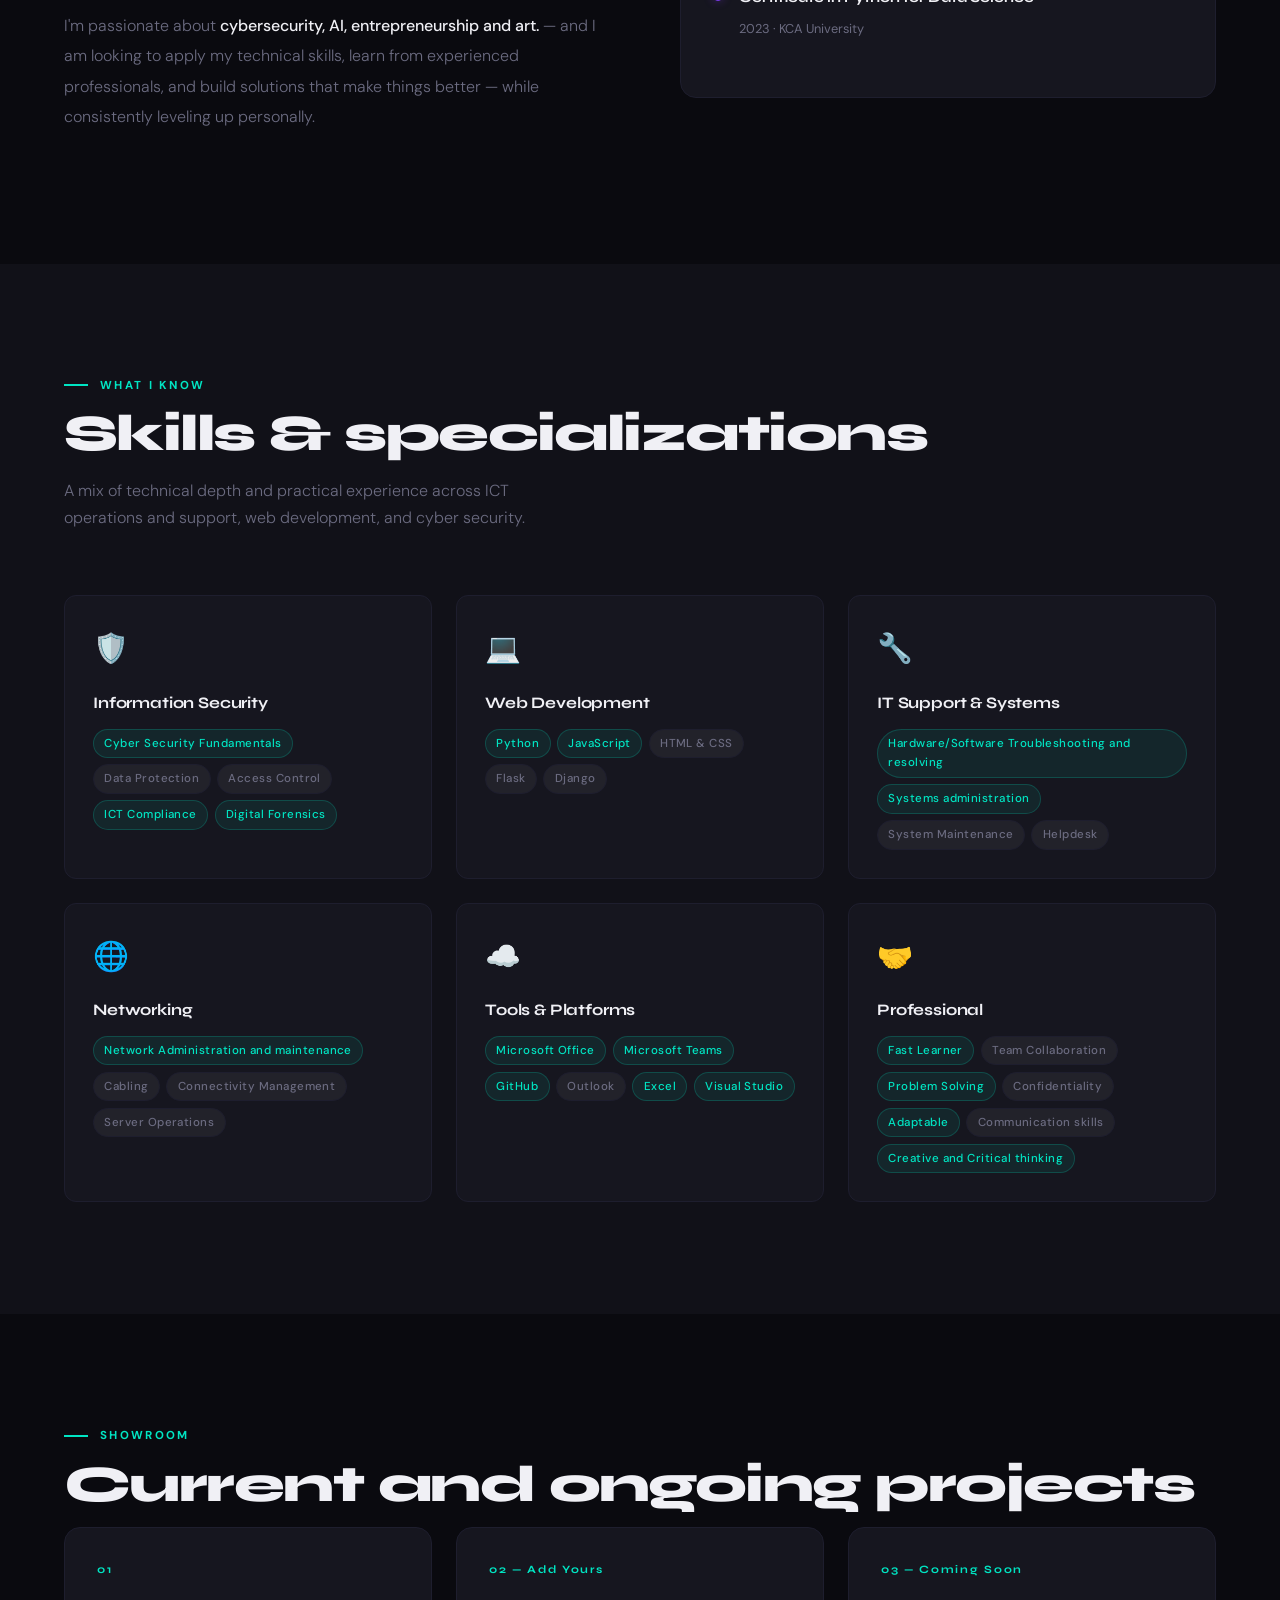
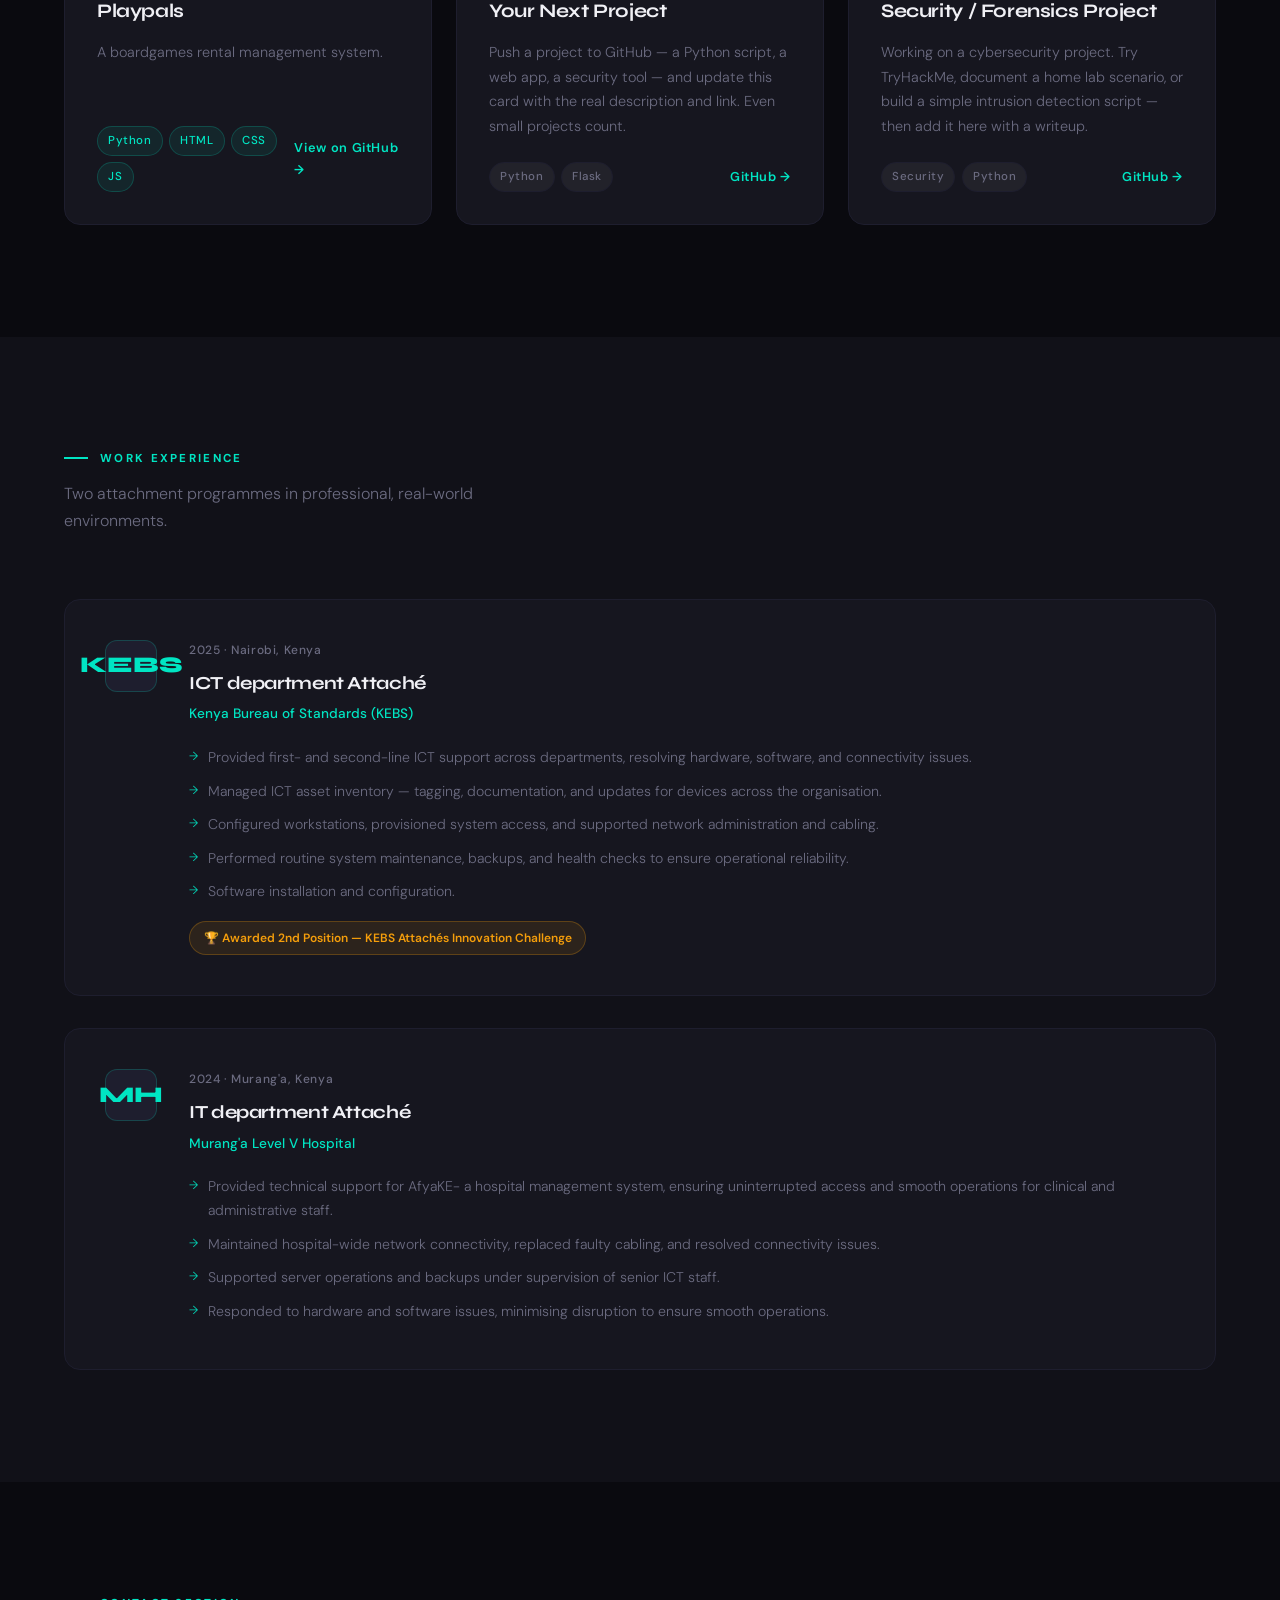
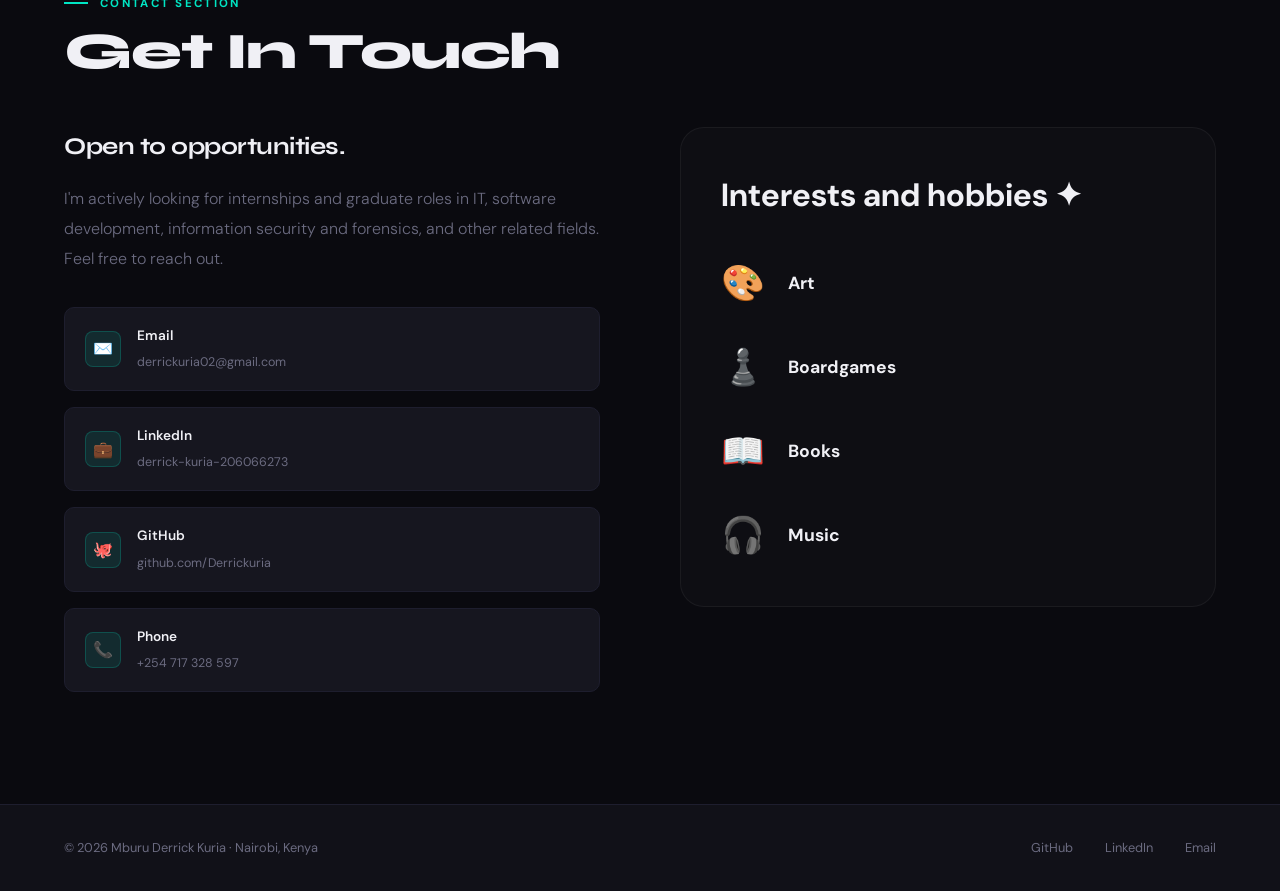
==== commit 8d49d38c: "Updated index.html and uploaded image" ====
--- a/index.html
+++ b/index.html
@@ -49,7 +49,7 @@
   </div><!-- /hero-content -->
 
   <div class="hero-image-wrap">
-    <img src="images/sir.reD.png" alt="Derrick's ai portrait">
+    <img src="Derrickimage.png" alt="Derrick's ai portrait">
   </div>
   </div><!-- /hero-inner -->
 
@@ -422,4 +422,4 @@
   });
 </script>
 </body>
-</html>
+</html>
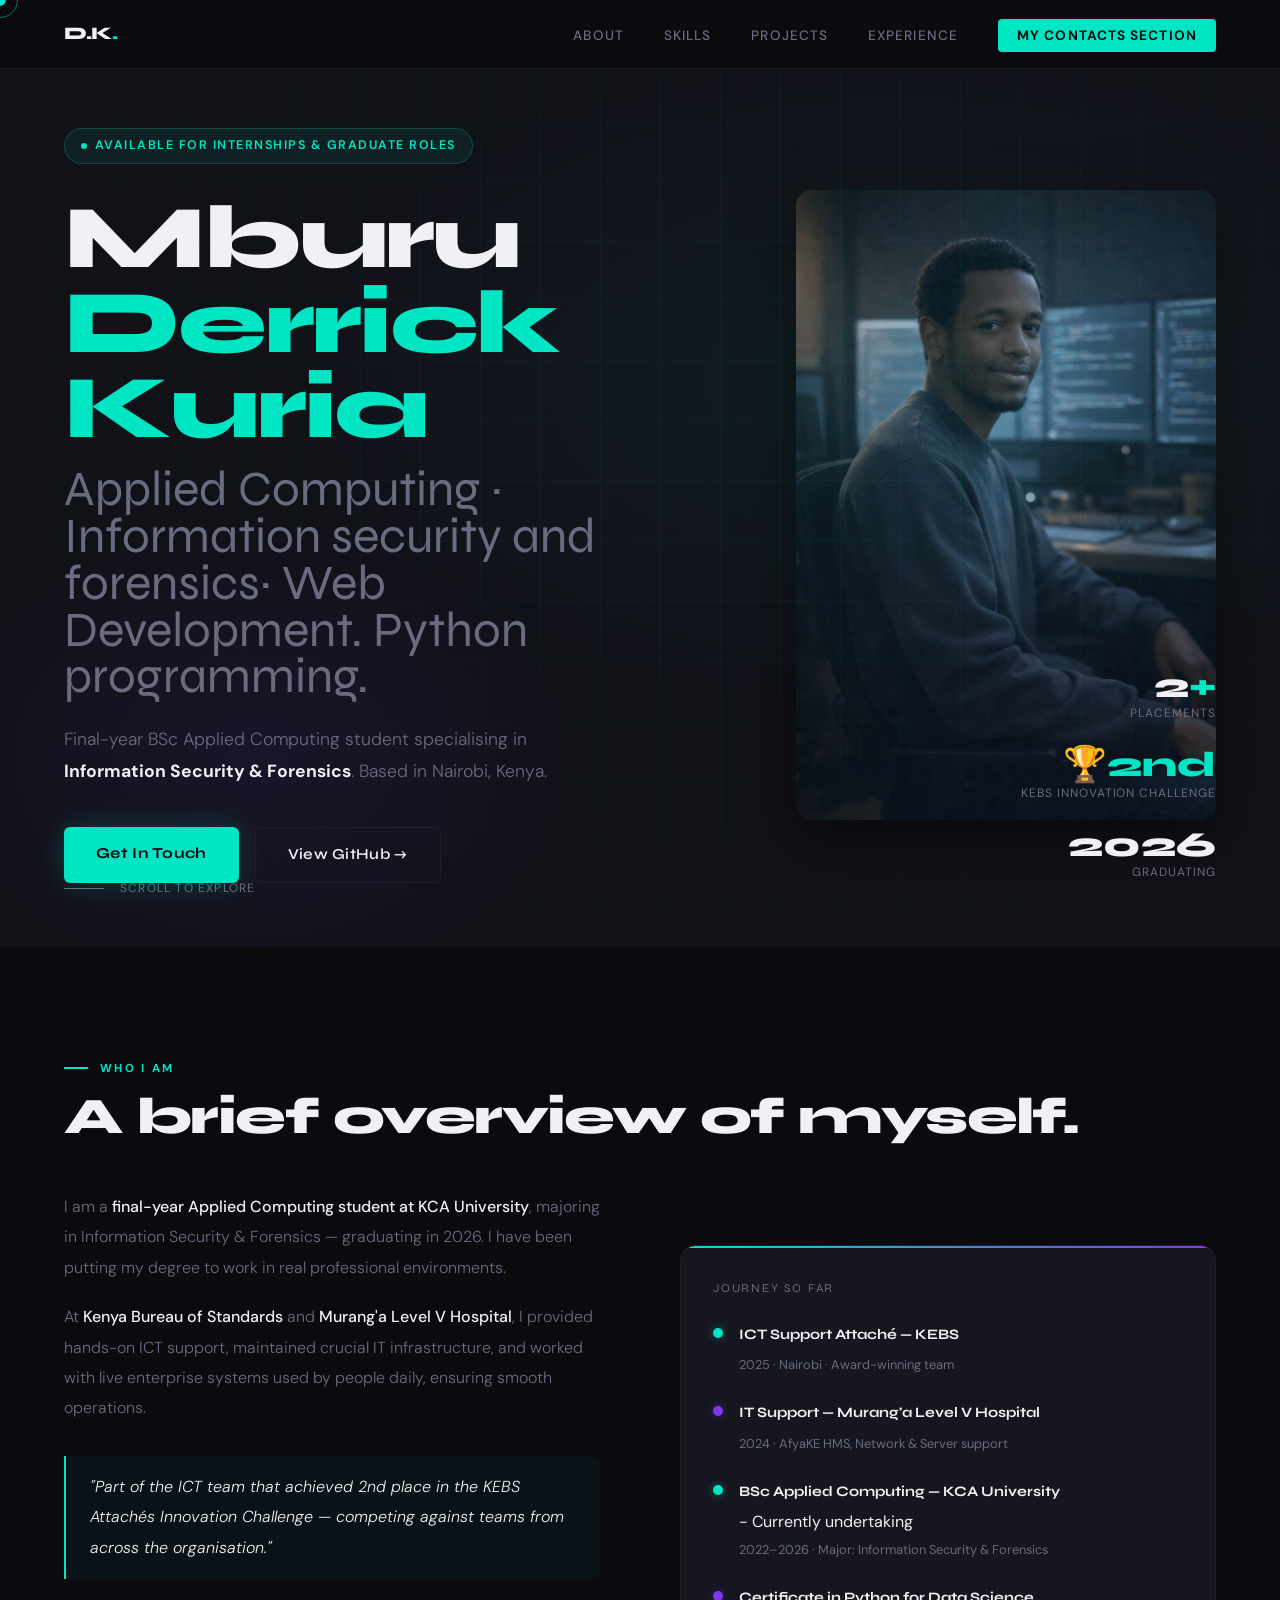
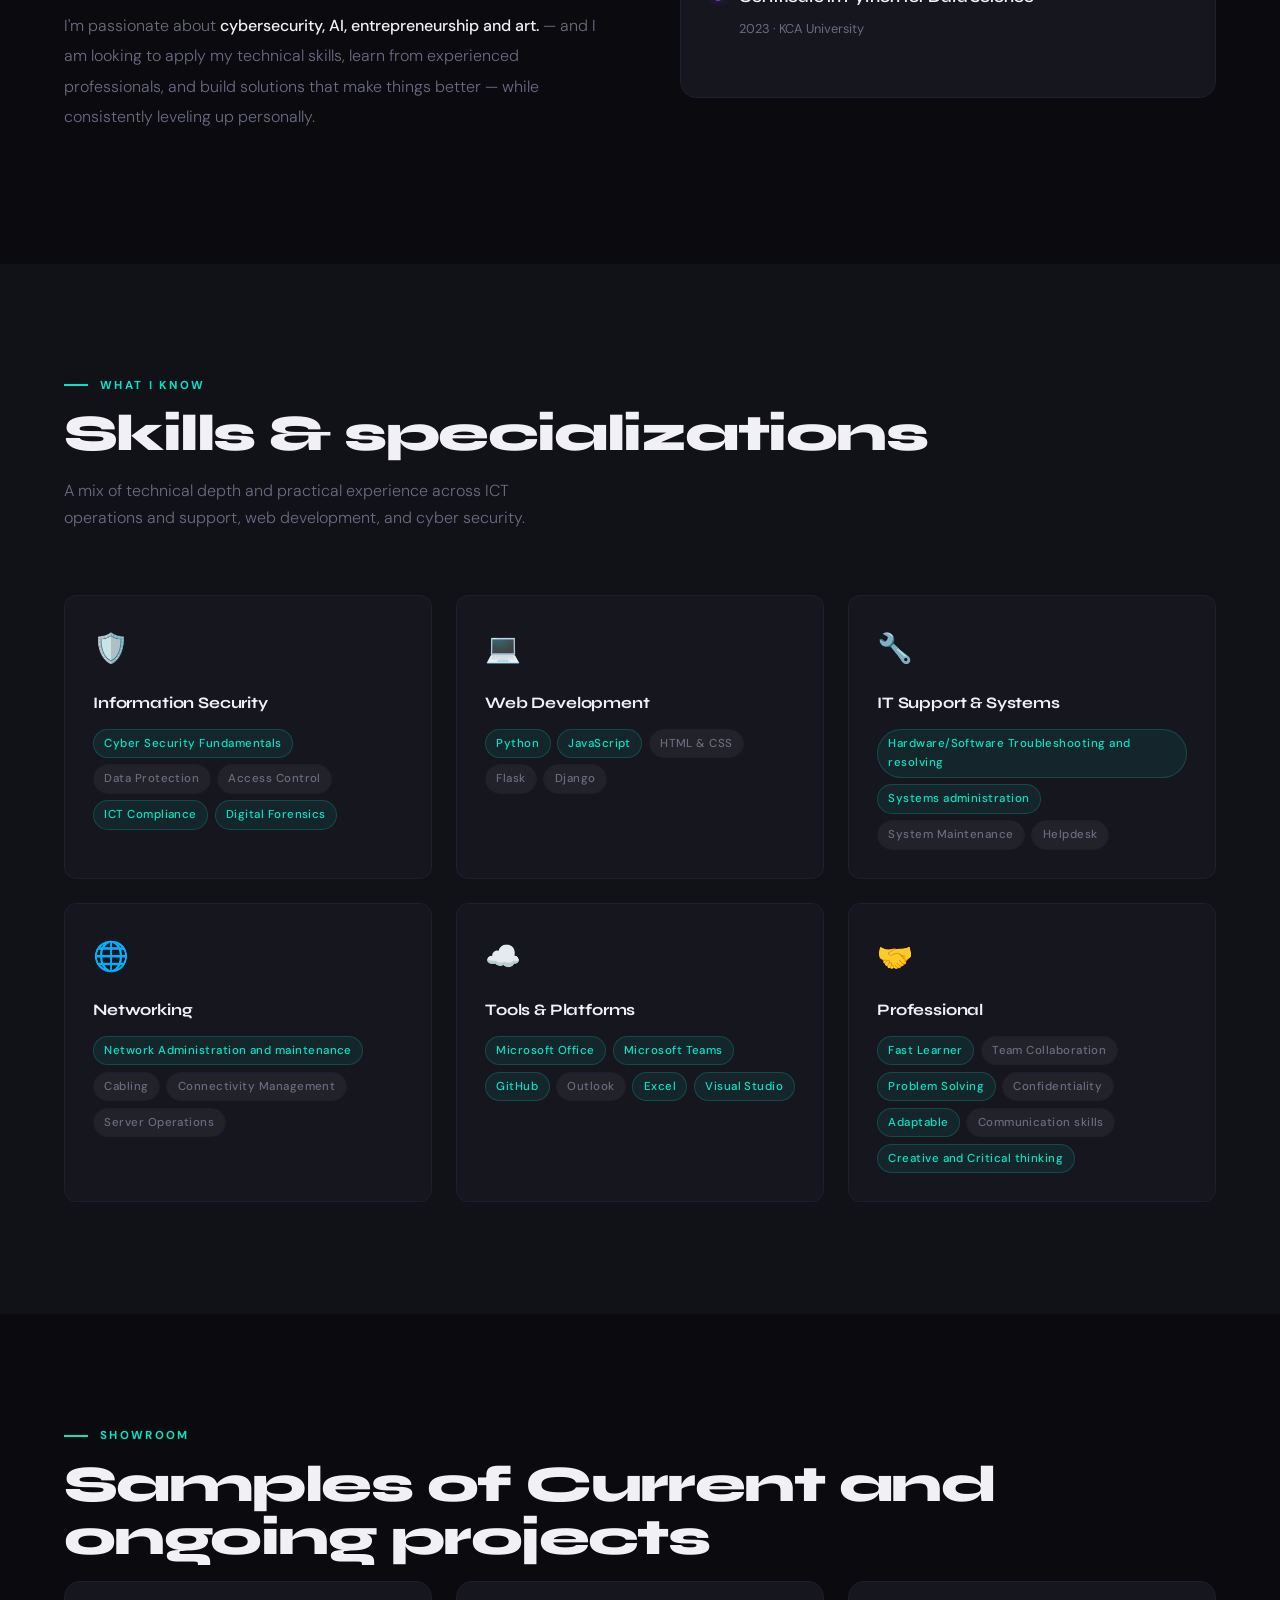
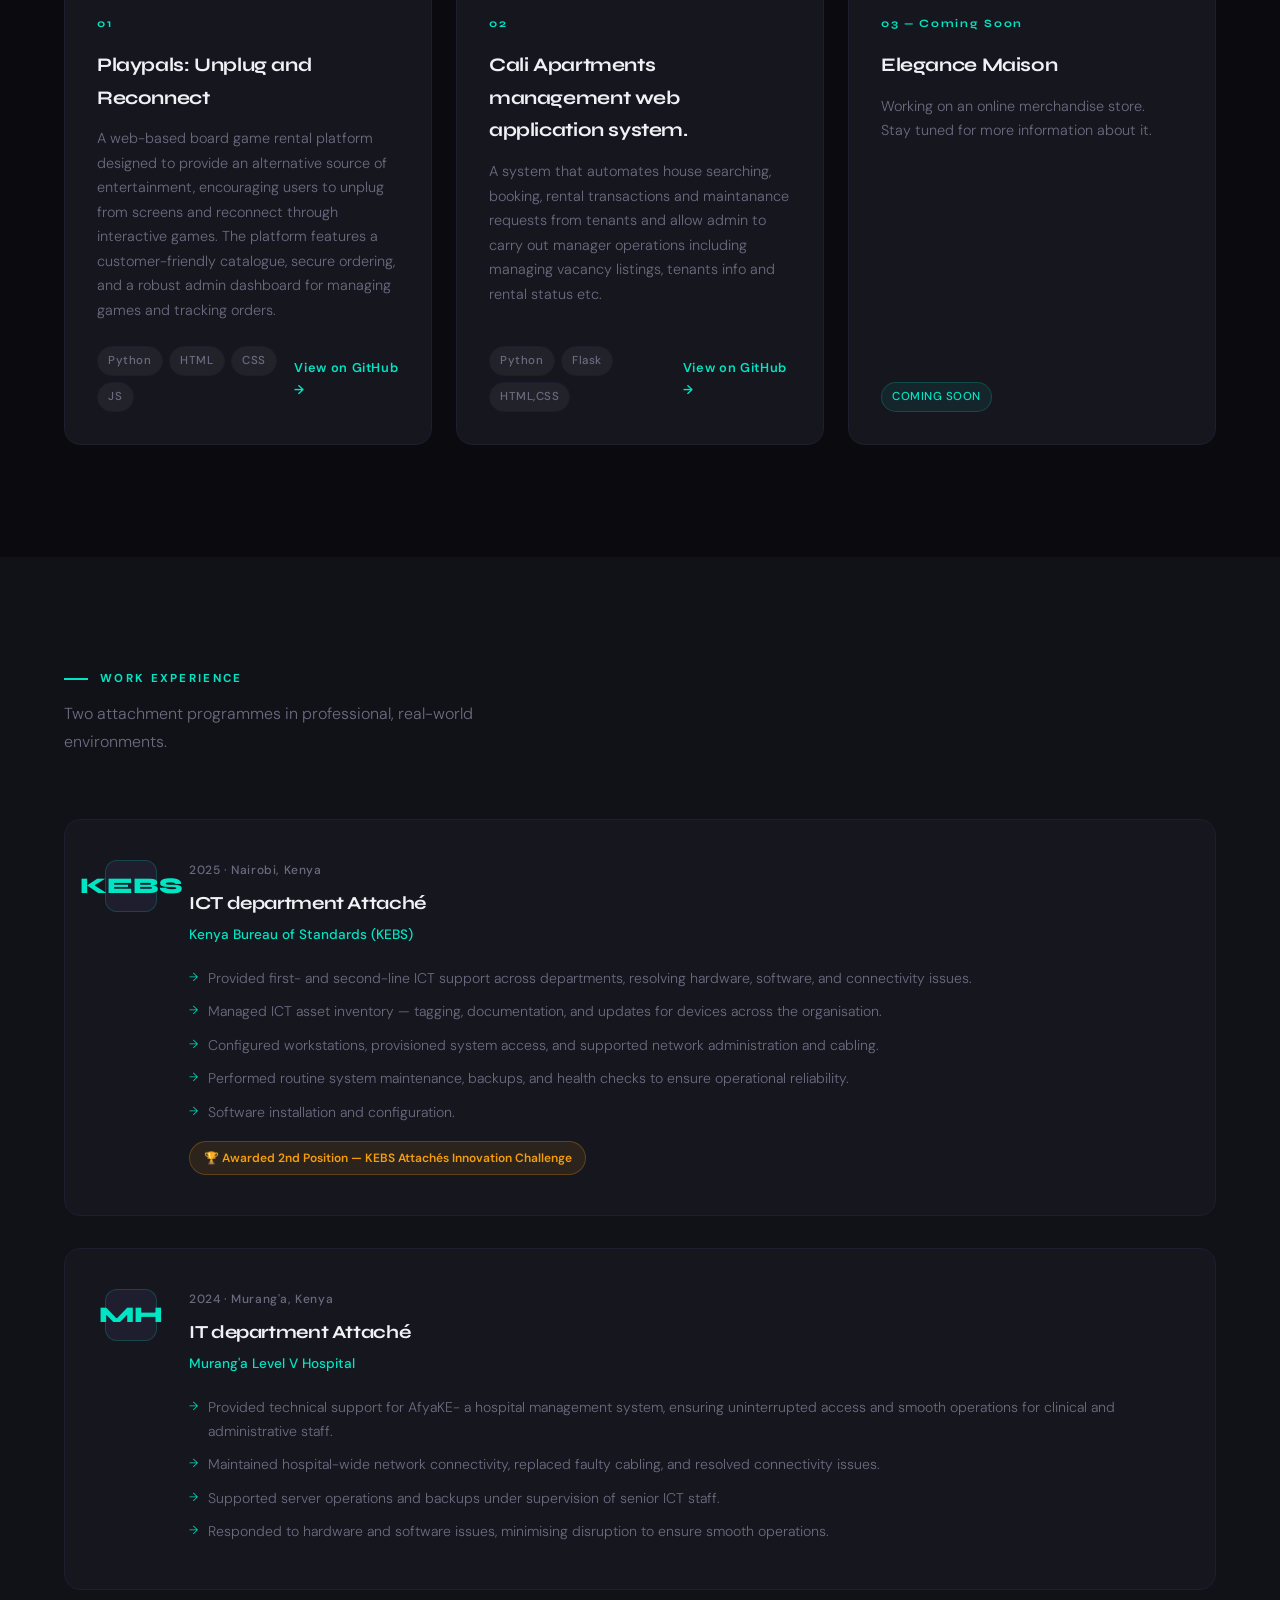
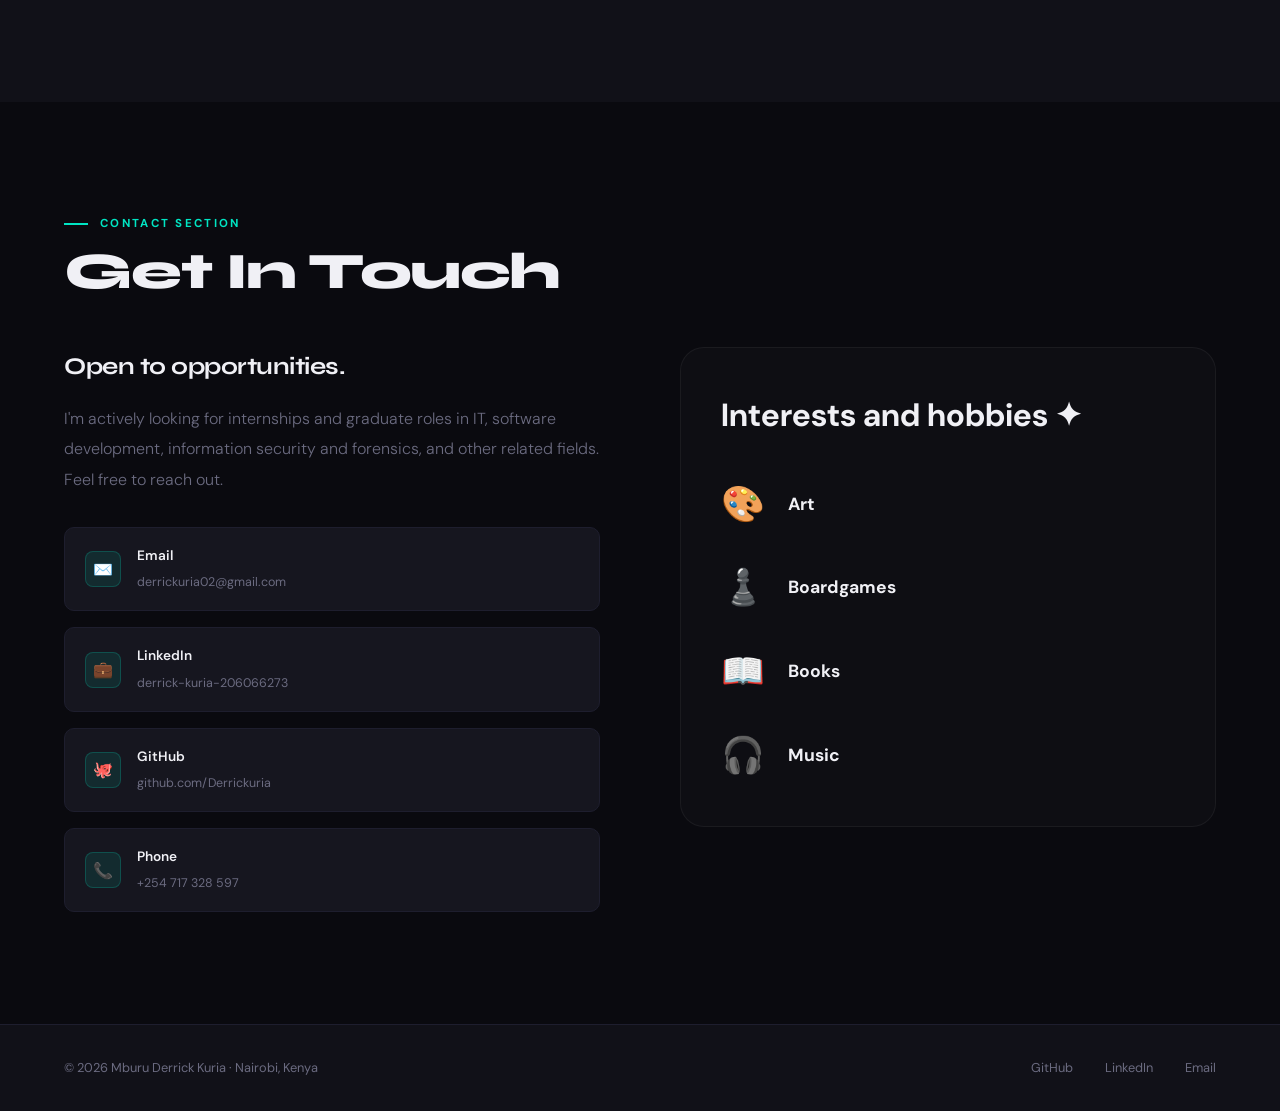
==== commit abdf1782: "Updated index.html" ====
--- a/index.html
+++ b/index.html
@@ -205,47 +205,47 @@
 <!-- PROJECTS -->
 <section id="projects">
   <div class="section-label">SHOWROOM</div>
-  <h2>Current and ongoing projects</h2>
+  <h2>Samples of Current and ongoing projects</h2>
 
   <div class="projects-grid">
     <div class="project-card reveal">
       <div class="project-num">01</div>
-      <h3>Playpals</h3>
-      <p>A boardgames rental management system.</p>
+      <h3>Playpals: Unplug and Reconnect</h3>
+      <p>A web-based board game rental platform designed to provide an alternative source of entertainment, encouraging users to unplug from screens and reconnect through interactive games. The platform features a customer-friendly catalogue, secure ordering, and a robust admin dashboard for managing games and tracking orders.</p>
       <div class="project-footer">
         <div class="project-tech">
-          <span class="tag accent">Python</span>  
-          <span class="tag accent">HTML</span>
-          <span class="tag accent">CSS</span>
-          <span class="tag accent">JS</span>
+          <span class="tag">Python</span>  
+          <span class="tag">HTML</span>
+          <span class="tag">CSS</span>
+          <span class="tag">JS</span>
         </div>
         <a href="https://github.com/Derrickuria/Playpals-Unplug-and-Reconnect" target="_blank" class="project-link">View on GitHub →</a>
       </div>
     </div>
 
     <div class="project-card reveal reveal-delay-1">
-      <div class="project-num">02 — Add Yours</div>
-      <h3>Your Next Project</h3>
-      <p>Push a project to GitHub — a Python script, a web app, a security tool — and update this card with the real description and link. Even small projects count.</p>
+      <div class="project-num">02 </div>
+      <h3>Cali Apartments management web application system.</h3>
+      <p>A system that automates house searching, booking, rental transactions and maintanance requests from tenants and allow admin to carry out manager operations including managing vacancy listings, tenants info and rental status etc. </p>
       <div class="project-footer">
         <div class="project-tech">
           <span class="tag">Python</span>
           <span class="tag">Flask</span>
-        </div>
-        <a href="https://github.com/Derrickuria" target="_blank" class="project-link">GitHub →</a>
+          <span class="tag">HTML,CSS</span>
+        </div>
+        <a href="https://github.com/Derrickuria" target="_blank" class="project-link">View on GitHub →</a>
       </div>
     </div>
 
     <div class="project-card reveal reveal-delay-2">
       <div class="project-num">03 — Coming Soon</div>
-      <h3>Security / Forensics Project</h3>
-      <p>Working on a cybersecurity project. Try TryHackMe, document a home lab scenario, or build a simple intrusion detection script — then add it here with a writeup.</p>
+      <h3>Elegance Maison</h3>
+      <p>Working on an online merchandise store. <br> Stay tuned for more information about it.</p>
       <div class="project-footer">
         <div class="project-tech">
-          <span class="tag">Security</span>
-          <span class="tag">Python</span>
-        </div>
-        <a href="https://github.com/Derrickuria" target="_blank" class="project-link">GitHub →</a>
+          <span class="tag accent">COMING SOON</span>
+    
+        </div>
       </div>
     </div>
   </div>
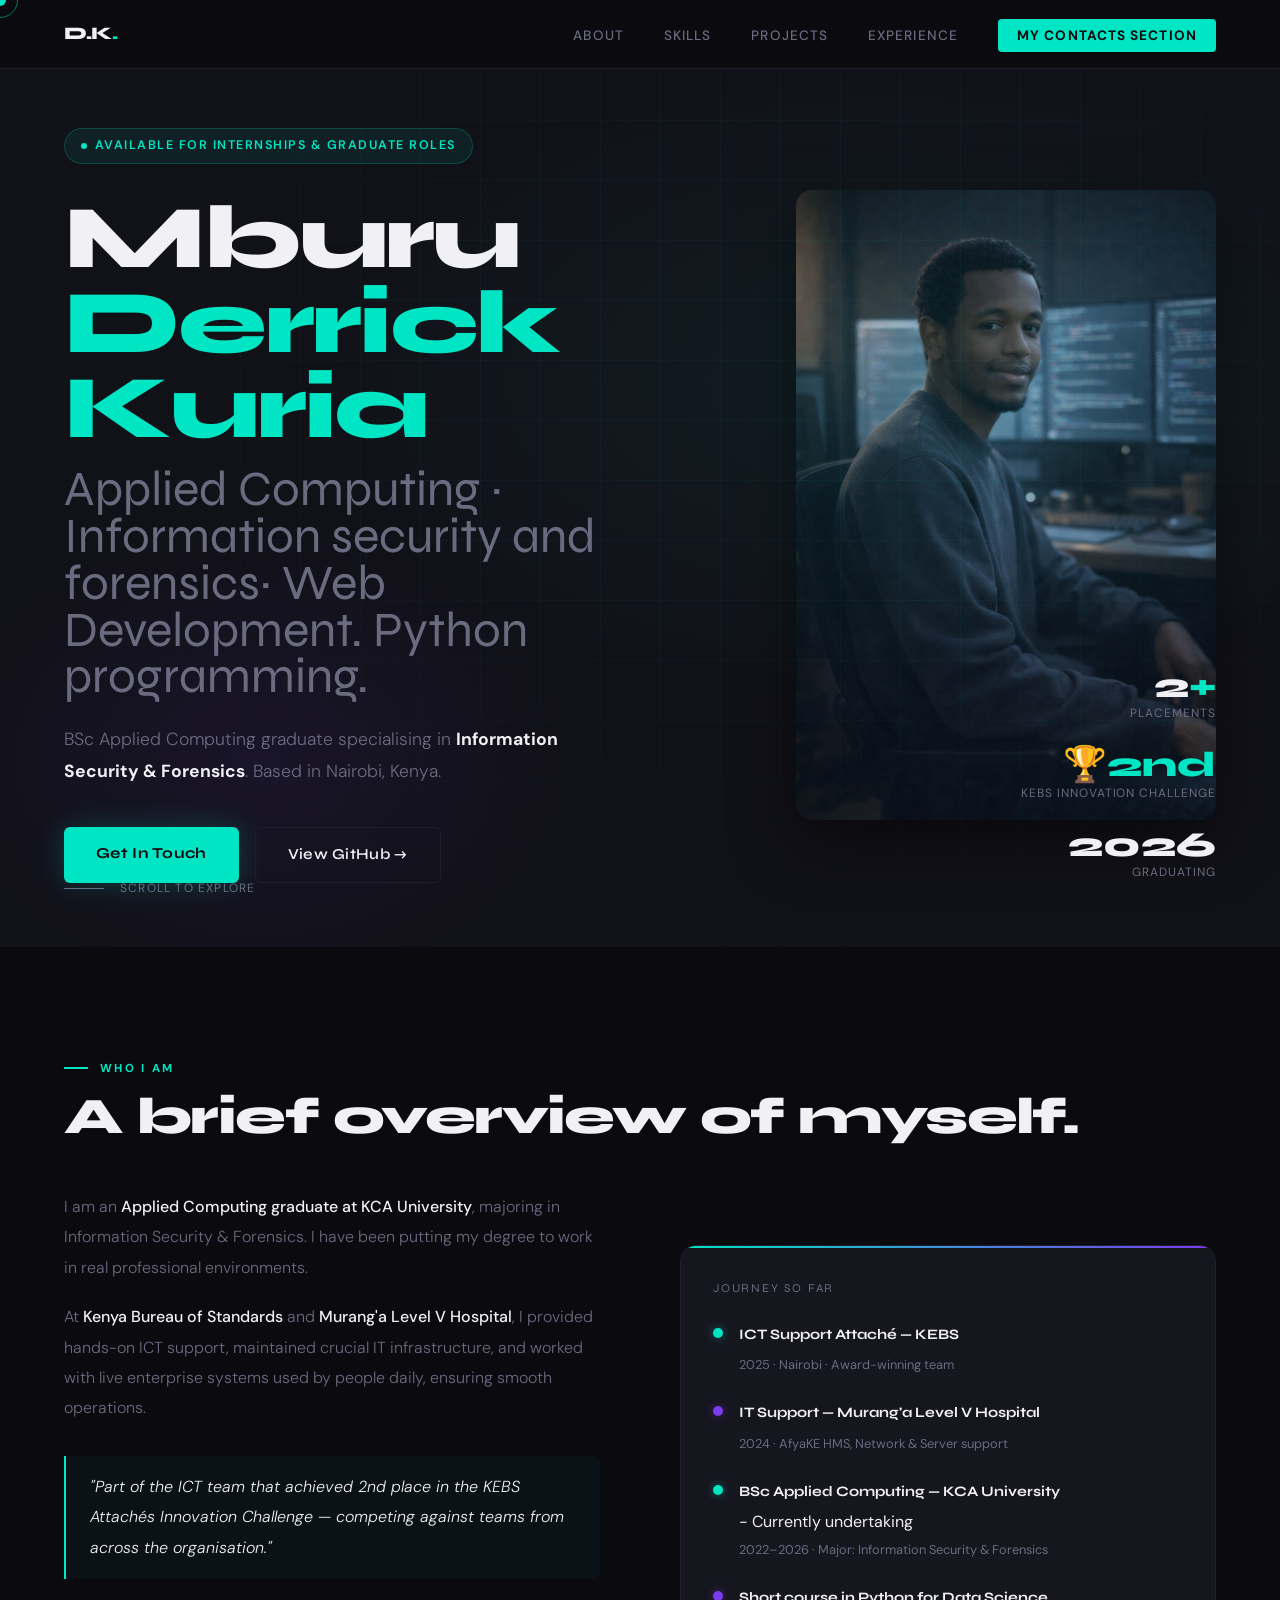
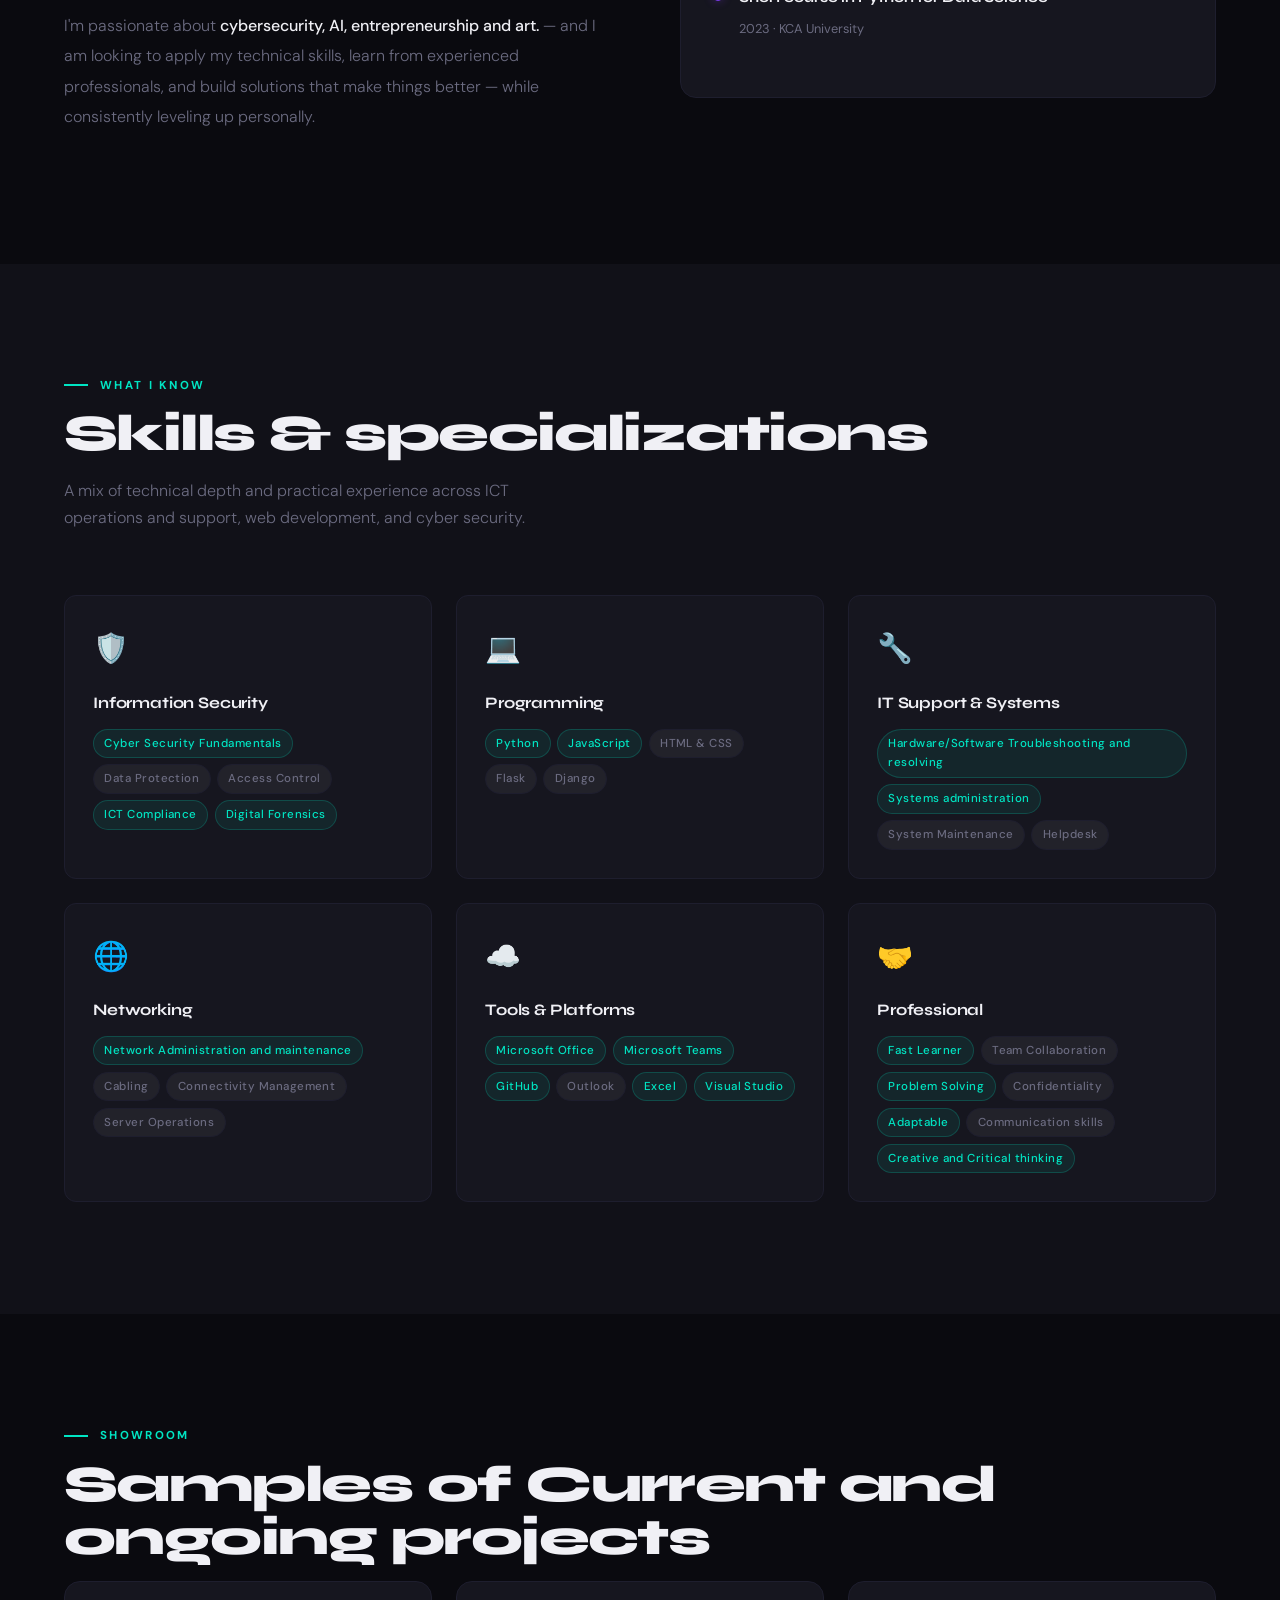
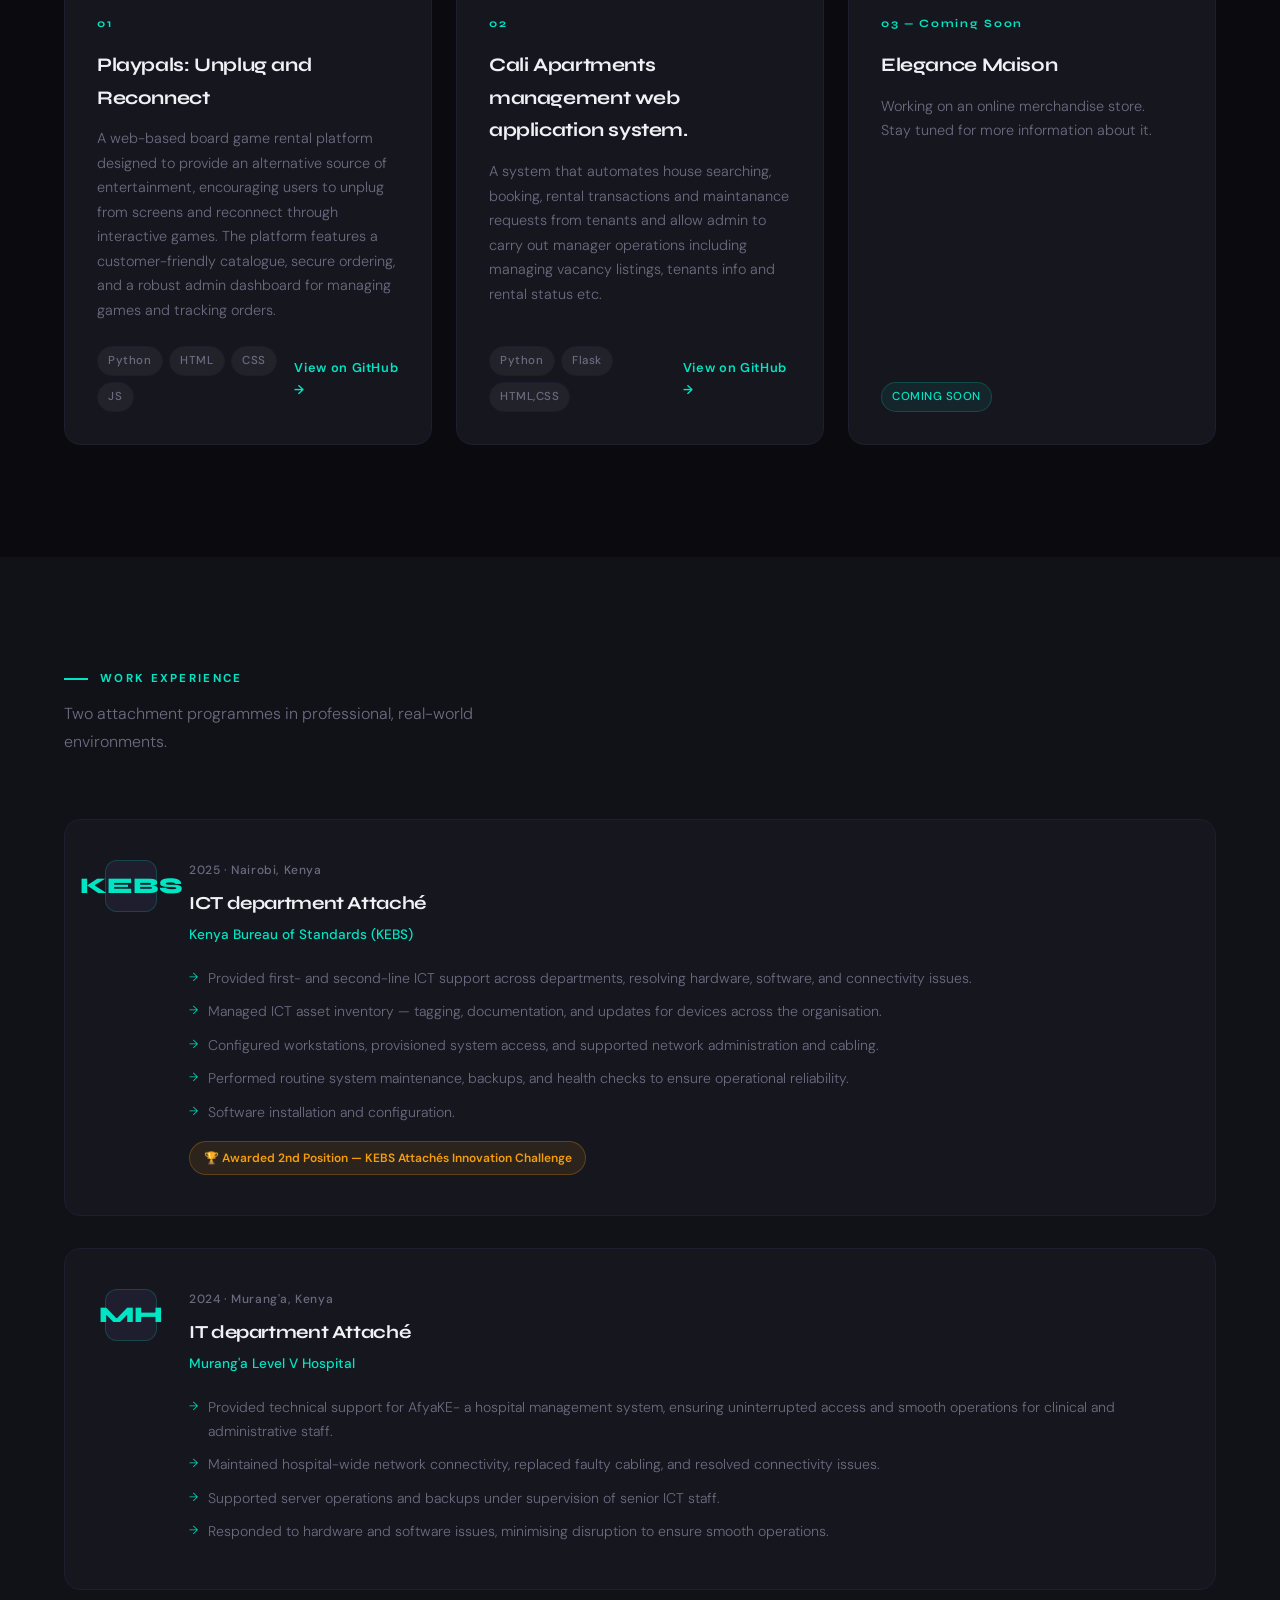
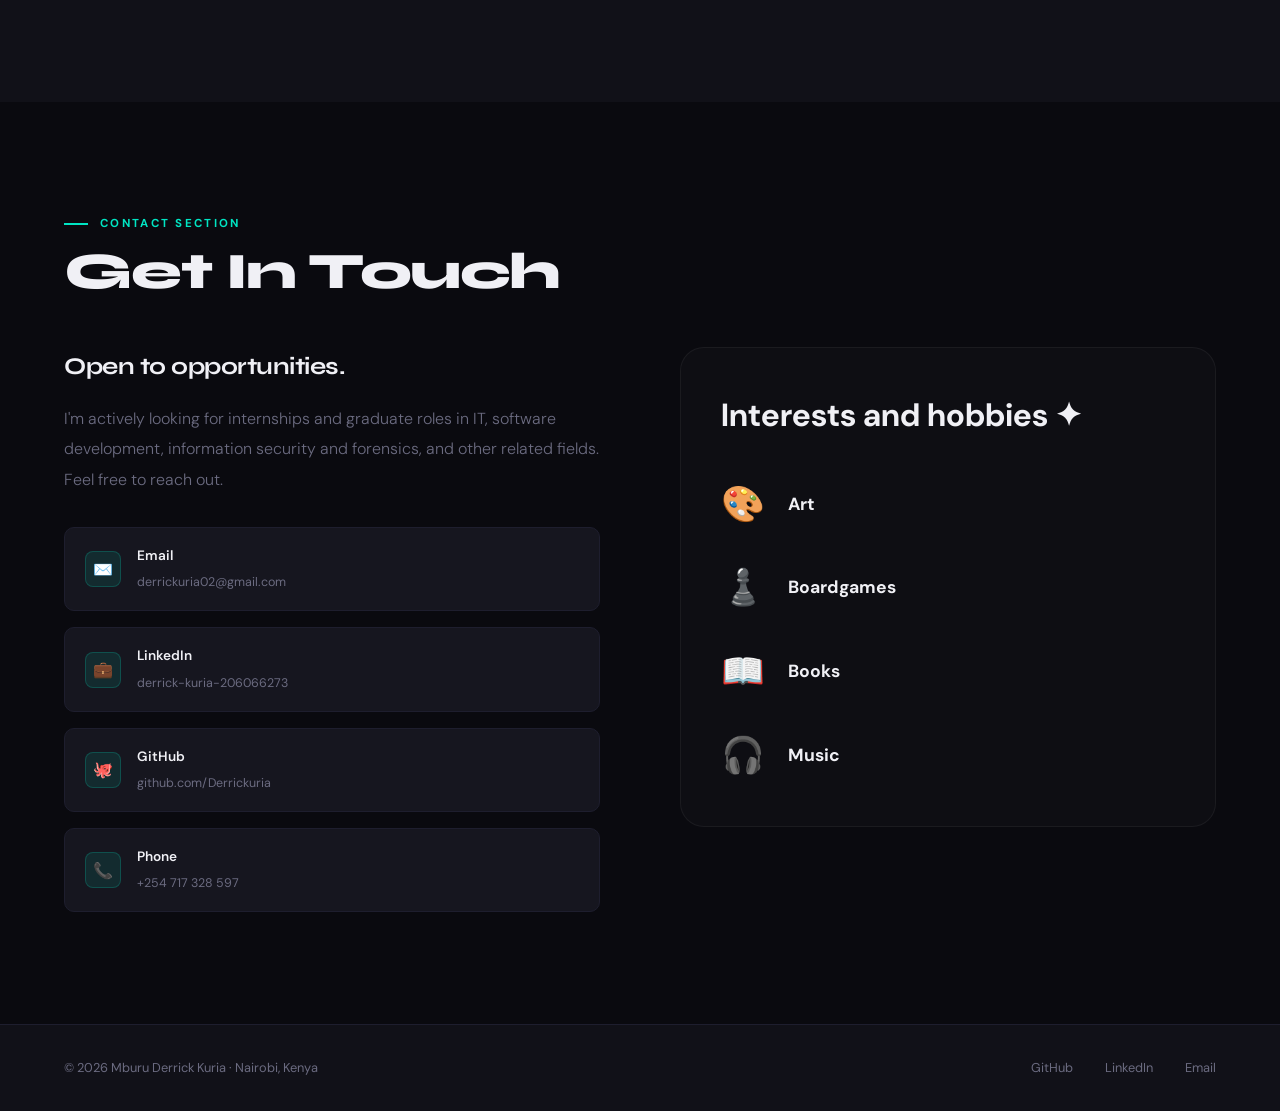
==== commit 9f8399d5: "Updated portfolio" ====
--- a/index.html
+++ b/index.html
@@ -39,7 +39,7 @@
       <span class="line3">Applied Computing · Information security and forensics· Web Development. Python programming.</span>
     </h1>
     <p class="hero-desc">
-      Final-year BSc Applied Computing student specialising in <strong style="color:var(--text)">Information Security & Forensics</strong>. 
+      BSc Applied Computing graduate specialising in <strong style="color:var(--text)">Information Security & Forensics</strong>. 
       Based in Nairobi, Kenya.
     </p>
     <div class="hero-actions">
@@ -81,7 +81,7 @@
 
   <div class="about-grid">
     <div class="about-text reveal">
-      <p>I am a <strong>final-year Applied Computing student at KCA University</strong>, majoring in Information Security & Forensics — graduating in 2026. I have been putting my degree to work in real professional environments.</p>
+      <p>I am an <strong>Applied Computing graduate at KCA University</strong>, majoring in Information Security & Forensics. I have been putting my degree to work in real professional environments.</p>
       <p>At <strong>Kenya Bureau of Standards</strong> and <strong>Murang'a Level V Hospital</strong>, I provided hands-on ICT support, maintained crucial IT infrastructure, and worked with live enterprise systems used by people daily, ensuring smooth operations.</p>
       <div class="about-highlight">
         <p>"Part of the ICT team that achieved 2nd place in the KEBS Attachés Innovation Challenge — competing against teams from across the organisation."</p>
@@ -116,7 +116,7 @@
         <div class="timeline-item">
           <div class="timeline-dot purple"></div>
           <div class="timeline-info">
-            <strong>Certificate in Python for Data Science</strong>
+            <strong>Short course in Python for Data Science</strong>
             <span>2023 · KCA University</span>
           </div>
         </div>
@@ -145,7 +145,7 @@
     </div>
     <div class="skill-card reveal reveal-delay-1">
       <span class="skill-icon">💻</span>
-      <h3>Web Development</h3>
+      <h3>Programming</h3>
       <div class="skill-tags">
         <span class="tag accent">Python</span>
         <span class="tag accent">JavaScript</span>
